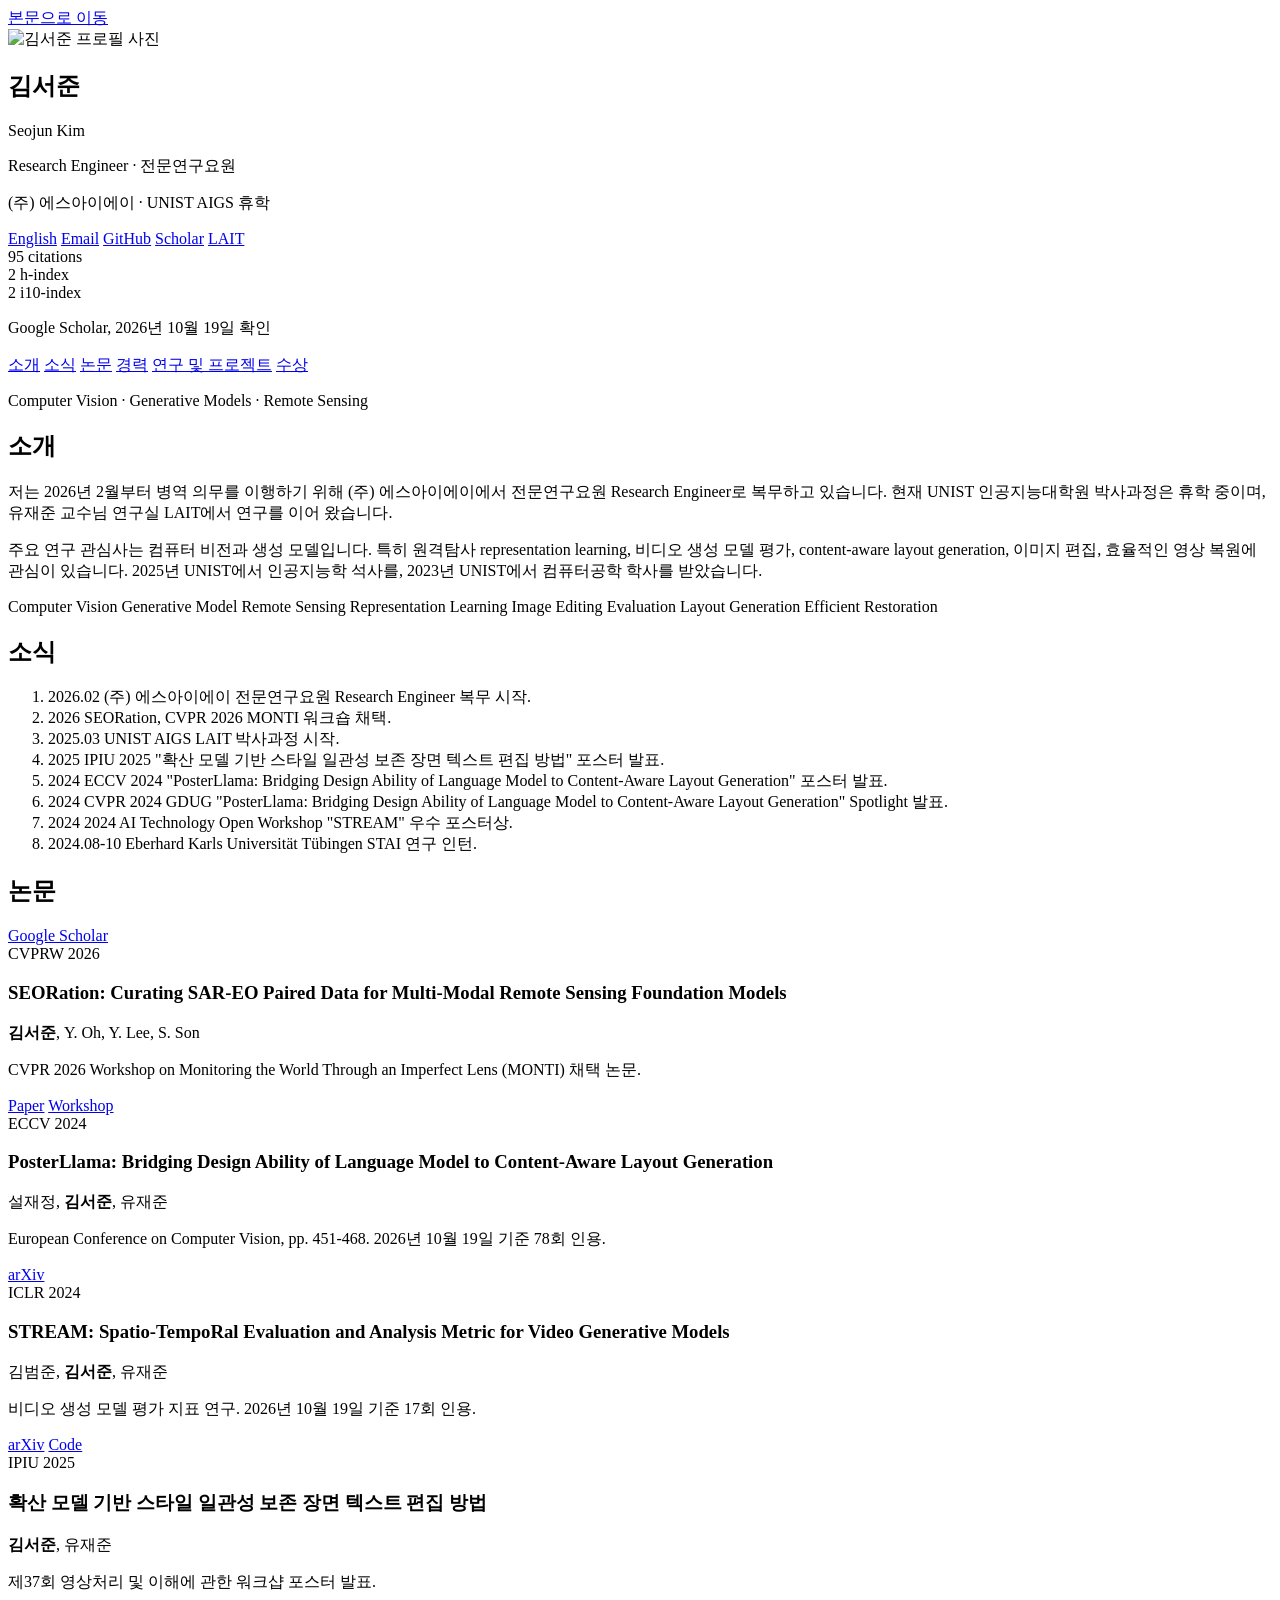
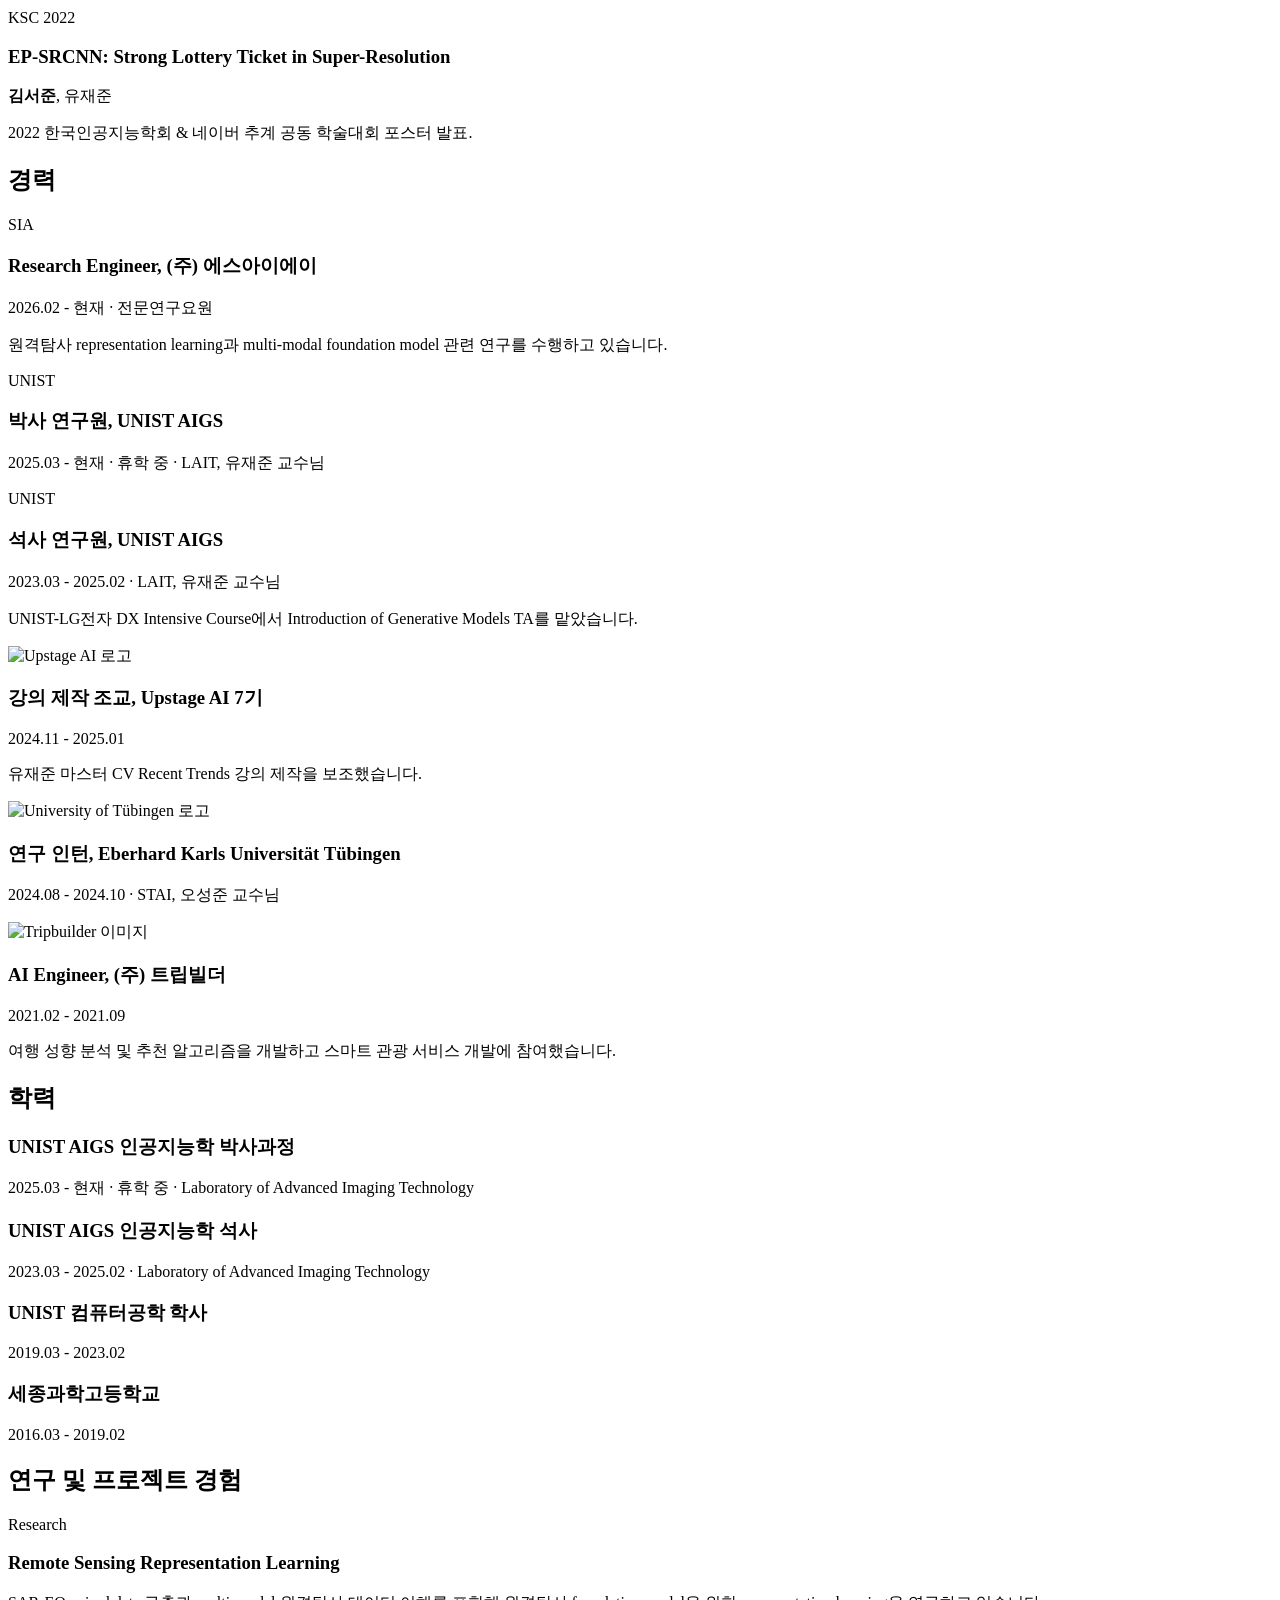
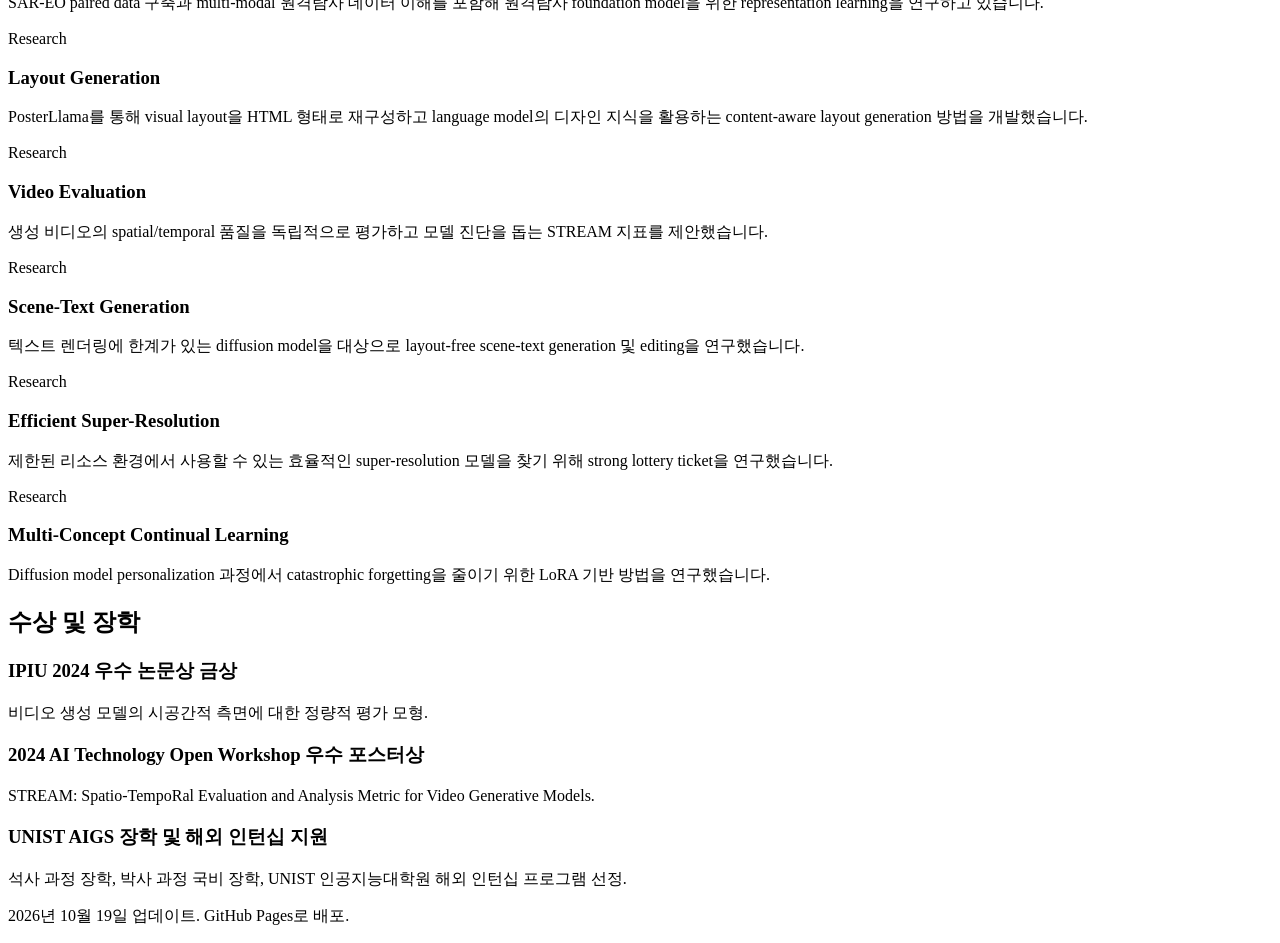
==== ko.html @ ec5e0b87 "Update SEORation workshop venue and Scholar citation counts" ====
<!doctype html>
<html lang="ko">
  <head>
    <meta charset="utf-8" />
    <meta name="viewport" content="width=device-width, initial-scale=1" />
    <title>김서준 | SIA Research Engineer</title>
    <meta
      name="description"
      content="김서준은 (주) 에스아이에이에서 전문연구요원으로 복무 중인 Research Engineer이며, UNIST AIGS 박사과정 휴학 중입니다."
    />
    <meta property="og:title" content="김서준 | SIA Research Engineer" />
    <meta
      property="og:description"
      content="컴퓨터 비전, 생성 모델, 원격탐사 representation learning, 이미지 편집, 평가 지표를 연구합니다."
    />
    <meta property="og:type" content="website" />
    <meta property="og:image" content="assets/profile.jpg" />
    <link rel="alternate" hreflang="en" href="index.html" />
    <link rel="alternate" hreflang="ko" href="ko.html" />
    <link rel="icon" href="assets/favicon.svg" type="image/svg+xml" />
    <link rel="stylesheet" href="styles.css" />
  </head>
  <body>
    <a class="skip-link" href="#content">본문으로 이동</a>
    <div class="site-shell">
      <aside class="profile-panel" aria-label="프로필">
        <div class="profile-card">
          <img class="portrait" src="assets/profile.jpg" alt="김서준 프로필 사진" />
          <h1>김서준</h1>
          <p class="korean-name">Seojun Kim</p>
          <p class="role">Research Engineer · 전문연구요원</p>
          <p class="affiliation">(주) 에스아이에이 · UNIST AIGS 휴학</p>

          <div class="profile-links" aria-label="프로필 링크">
            <a href="index.html">English</a>
            <a href="mailto:seojun.kim@unist.ac.kr">Email</a>
            <a href="https://github.com/pro2nit" target="_blank" rel="noreferrer">GitHub</a>
            <a
              href="https://scholar.google.com/citations?user=A7OStRMAAAAJ&hl=ko"
              target="_blank"
              rel="noreferrer"
              >Scholar</a
            >
            <a href="https://sites.google.com/view/jaejunyoo" target="_blank" rel="noreferrer">LAIT</a>
          </div>
        </div>

        <div class="quick-facts" aria-label="인용 지표">
          <div>
            <span class="fact-number">95</span>
            <span class="fact-label">citations</span>
          </div>
          <div>
            <span class="fact-number">2</span>
            <span class="fact-label">h-index</span>
          </div>
          <div>
            <span class="fact-number">2</span>
            <span class="fact-label">i10-index</span>
          </div>
          <p>Google Scholar, <time datetime="2026-10-19">2026년 10월 19일</time> 확인</p>
        </div>

        <nav class="side-nav" aria-label="페이지 섹션">
          <a href="#about">소개</a>
          <a href="#news">소식</a>
          <a href="#publications">논문</a>
          <a href="#experience">경력</a>
          <a href="#projects">연구 및 프로젝트</a>
          <a href="#awards">수상</a>
        </nav>
      </aside>

      <main id="content">
        <section id="about" class="section intro">
          <p class="eyebrow">Computer Vision · Generative Models · Remote Sensing</p>
          <h2>소개</h2>
          <p>
            저는 2026년 2월부터 병역 의무를 이행하기 위해 (주) 에스아이에이에서 전문연구요원
            Research Engineer로 복무하고 있습니다. 현재 UNIST 인공지능대학원 박사과정은
            휴학 중이며, 유재준 교수님 연구실 LAIT에서 연구를 이어 왔습니다.
          </p>
          <p>
            주요 연구 관심사는 컴퓨터 비전과 생성 모델입니다. 특히 원격탐사 representation
            learning, 비디오 생성 모델 평가, content-aware layout generation, 이미지 편집,
            효율적인 영상 복원에 관심이 있습니다. 2025년 UNIST에서 인공지능학 석사를,
            2023년 UNIST에서 컴퓨터공학 학사를 받았습니다.
          </p>

          <div class="interest-grid" aria-label="연구 관심사">
            <span>Computer Vision</span>
            <span>Generative Model</span>
            <span>Remote Sensing</span>
            <span>Representation Learning</span>
            <span>Image Editing</span>
            <span>Evaluation</span>
            <span>Layout Generation</span>
            <span>Efficient Restoration</span>
          </div>
        </section>

        <section id="news" class="section">
          <h2>소식</h2>
          <ol class="news-list">
            <li>
              <time datetime="2026-02">2026.02</time>
              (주) 에스아이에이 전문연구요원 Research Engineer 복무 시작.
            </li>
            <li>
              <time datetime="2026">2026</time>
              SEORation, CVPR 2026 MONTI 워크숍 채택.
            </li>
            <li>
              <time datetime="2025-03">2025.03</time>
              UNIST AIGS LAIT 박사과정 시작.
            </li>
            <li>
              <time datetime="2025">2025</time>
              IPIU 2025 "확산 모델 기반 스타일 일관성 보존 장면 텍스트 편집 방법" 포스터 발표.
            </li>
            <li>
              <time datetime="2024">2024</time>
              ECCV 2024 "PosterLlama: Bridging Design Ability of Language Model to Content-Aware Layout Generation" 포스터 발표.
            </li>
            <li>
              <time datetime="2024">2024</time>
              CVPR 2024 GDUG "PosterLlama: Bridging Design Ability of Language Model to Content-Aware Layout Generation" Spotlight 발표.
            </li>
            <li>
              <time datetime="2024">2024</time>
              2024 AI Technology Open Workshop "STREAM" 우수 포스터상.
            </li>
            <li>
              <time datetime="2024-08">2024.08-10</time>
              Eberhard Karls Universität Tübingen STAI 연구 인턴.
            </li>
          </ol>
        </section>

        <section id="publications" class="section">
          <div class="section-heading">
            <h2>논문</h2>
            <a
              href="https://scholar.google.com/citations?user=A7OStRMAAAAJ&hl=ko"
              target="_blank"
              rel="noreferrer"
              >Google Scholar</a
            >
          </div>

          <article class="publication">
            <div class="venue">CVPRW 2026</div>
            <div>
              <h3>SEORation: Curating SAR-EO Paired Data for Multi-Modal Remote Sensing Foundation Models</h3>
              <p class="authors"><strong>김서준</strong>, Y. Oh, Y. Lee, S. Son</p>
              <p class="meta">
                CVPR 2026 Workshop on Monitoring the World Through an Imperfect Lens (MONTI) 채택 논문.
              </p>
              <a href="https://openreview.net/forum?id=Ob6eVCvPUp" target="_blank" rel="noreferrer">Paper</a>
              <a href="https://sites.google.com/view/monti2026/home" target="_blank" rel="noreferrer"
                >Workshop</a
              >
            </div>
          </article>

          <article class="publication">
            <div class="venue">ECCV 2024</div>
            <div>
              <h3>PosterLlama: Bridging Design Ability of Language Model to Content-Aware Layout Generation</h3>
              <p class="authors">설재정, <strong>김서준</strong>, 유재준</p>
              <p class="meta">European Conference on Computer Vision, pp. 451-468. 2026년 10월 19일 기준 78회 인용.</p>
              <a href="https://arxiv.org/abs/2404.00995" target="_blank" rel="noreferrer">arXiv</a>
            </div>
          </article>

          <article class="publication">
            <div class="venue">ICLR 2024</div>
            <div>
              <h3>STREAM: Spatio-TempoRal Evaluation and Analysis Metric for Video Generative Models</h3>
              <p class="authors">김범준, <strong>김서준</strong>, 유재준</p>
              <p class="meta">비디오 생성 모델 평가 지표 연구. 2026년 10월 19일 기준 17회 인용.</p>
              <a href="https://arxiv.org/abs/2403.09669" target="_blank" rel="noreferrer">arXiv</a>
              <a href="https://github.com/pro2nit/STREAM" target="_blank" rel="noreferrer">Code</a>
            </div>
          </article>

          <article class="publication">
            <div class="venue">IPIU 2025</div>
            <div>
              <h3>확산 모델 기반 스타일 일관성 보존 장면 텍스트 편집 방법</h3>
              <p class="authors"><strong>김서준</strong>, 유재준</p>
              <p class="meta">제37회 영상처리 및 이해에 관한 워크샵 포스터 발표.</p>
            </div>
          </article>

          <article class="publication">
            <div class="venue">KSC 2022</div>
            <div>
              <h3>EP-SRCNN: Strong Lottery Ticket in Super-Resolution</h3>
              <p class="authors"><strong>김서준</strong>, 유재준</p>
              <p class="meta">2022 한국인공지능학회 & 네이버 추계 공동 학술대회 포스터 발표.</p>
            </div>
          </article>
        </section>

        <section id="experience" class="section">
          <h2>경력</h2>
          <div class="timeline">
            <article>
              <span class="org-mark" aria-label="SIA">SIA</span>
              <div>
                <h3>Research Engineer, (주) 에스아이에이</h3>
                <p class="meta">2026.02 - 현재 · 전문연구요원</p>
                <p>원격탐사 representation learning과 multi-modal foundation model 관련 연구를 수행하고 있습니다.</p>
              </div>
            </article>
            <article>
              <span class="org-mark" aria-label="UNIST">UNIST</span>
              <div>
                <h3>박사 연구원, UNIST AIGS</h3>
                <p class="meta">2025.03 - 현재 · 휴학 중 · LAIT, 유재준 교수님</p>
              </div>
            </article>
            <article>
              <span class="org-mark" aria-label="UNIST">UNIST</span>
              <div>
                <h3>석사 연구원, UNIST AIGS</h3>
                <p class="meta">2023.03 - 2025.02 · LAIT, 유재준 교수님</p>
                <p>UNIST-LG전자 DX Intensive Course에서 Introduction of Generative Models TA를 맡았습니다.</p>
              </div>
            </article>
            <article>
              <img src="assets/upstageai_logo.jpeg" alt="Upstage AI 로고" />
              <div>
                <h3>강의 제작 조교, Upstage AI 7기</h3>
                <p class="meta">2024.11 - 2025.01</p>
                <p>유재준 마스터 CV Recent Trends 강의 제작을 보조했습니다.</p>
              </div>
            </article>
            <article>
              <img src="assets/tubingen.png" alt="University of Tübingen 로고" />
              <div>
                <h3>연구 인턴, Eberhard Karls Universität Tübingen</h3>
                <p class="meta">2024.08 - 2024.10 · STAI, 오성준 교수님</p>
              </div>
            </article>
            <article>
              <img src="assets/tripbuilder.png" alt="Tripbuilder 이미지" />
              <div>
                <h3>AI Engineer, (주) 트립빌더</h3>
                <p class="meta">2021.02 - 2021.09</p>
                <p>여행 성향 분석 및 추천 알고리즘을 개발하고 스마트 관광 서비스 개발에 참여했습니다.</p>
              </div>
            </article>
          </div>
        </section>

        <section id="education" class="section">
          <h2>학력</h2>
          <div class="compact-list">
            <article>
              <h3>UNIST AIGS 인공지능학 박사과정</h3>
              <p>2025.03 - 현재 · 휴학 중 · Laboratory of Advanced Imaging Technology</p>
            </article>
            <article>
              <h3>UNIST AIGS 인공지능학 석사</h3>
              <p>2023.03 - 2025.02 · Laboratory of Advanced Imaging Technology</p>
            </article>
            <article>
              <h3>UNIST 컴퓨터공학 학사</h3>
              <p>2019.03 - 2023.02</p>
            </article>
            <article>
              <h3>세종과학고등학교</h3>
              <p>2016.03 - 2019.02</p>
            </article>
          </div>
        </section>

        <section id="projects" class="section">
          <h2>연구 및 프로젝트 경험</h2>
          <div class="project-grid">
            <article>
              <span class="tag">Research</span>
              <h3>Remote Sensing Representation Learning</h3>
              <p>
                SAR-EO paired data 구축과 multi-modal 원격탐사 데이터 이해를 포함해 원격탐사 foundation model을 위한
                representation learning을 연구하고 있습니다.
              </p>
            </article>
            <article>
              <span class="tag">Research</span>
              <h3>Layout Generation</h3>
              <p>
                PosterLlama를 통해 visual layout을 HTML 형태로 재구성하고 language model의 디자인 지식을 활용하는
                content-aware layout generation 방법을 개발했습니다.
              </p>
            </article>
            <article>
              <span class="tag">Research</span>
              <h3>Video Evaluation</h3>
              <p>
                생성 비디오의 spatial/temporal 품질을 독립적으로 평가하고 모델 진단을 돕는 STREAM 지표를 제안했습니다.
              </p>
            </article>
            <article>
              <span class="tag">Research</span>
              <h3>Scene-Text Generation</h3>
              <p>
                텍스트 렌더링에 한계가 있는 diffusion model을 대상으로 layout-free scene-text generation 및 editing을 연구했습니다.
              </p>
            </article>
            <article>
              <span class="tag">Research</span>
              <h3>Efficient Super-Resolution</h3>
              <p>
                제한된 리소스 환경에서 사용할 수 있는 효율적인 super-resolution 모델을 찾기 위해 strong lottery ticket을 연구했습니다.
              </p>
            </article>
            <article>
              <span class="tag">Research</span>
              <h3>Multi-Concept Continual Learning</h3>
              <p>
                Diffusion model personalization 과정에서 catastrophic forgetting을 줄이기 위한 LoRA 기반 방법을 연구했습니다.
              </p>
            </article>
          </div>
        </section>

        <section id="awards" class="section">
          <h2>수상 및 장학</h2>
          <div class="compact-list">
            <article>
              <h3>IPIU 2024 우수 논문상 금상</h3>
              <p>비디오 생성 모델의 시공간적 측면에 대한 정량적 평가 모형.</p>
            </article>
            <article>
              <h3>2024 AI Technology Open Workshop 우수 포스터상</h3>
              <p>STREAM: Spatio-TempoRal Evaluation and Analysis Metric for Video Generative Models.</p>
            </article>
            <article>
              <h3>UNIST AIGS 장학 및 해외 인턴십 지원</h3>
              <p>석사 과정 장학, 박사 과정 국비 장학, UNIST 인공지능대학원 해외 인턴십 프로그램 선정.</p>
            </article>
          </div>
        </section>

        <footer class="site-footer">
          <p><time datetime="2026-10-19">2026년 10월 19일</time> 업데이트. GitHub Pages로 배포.</p>
        </footer>
      </main>
    </div>
  </body>
</html>
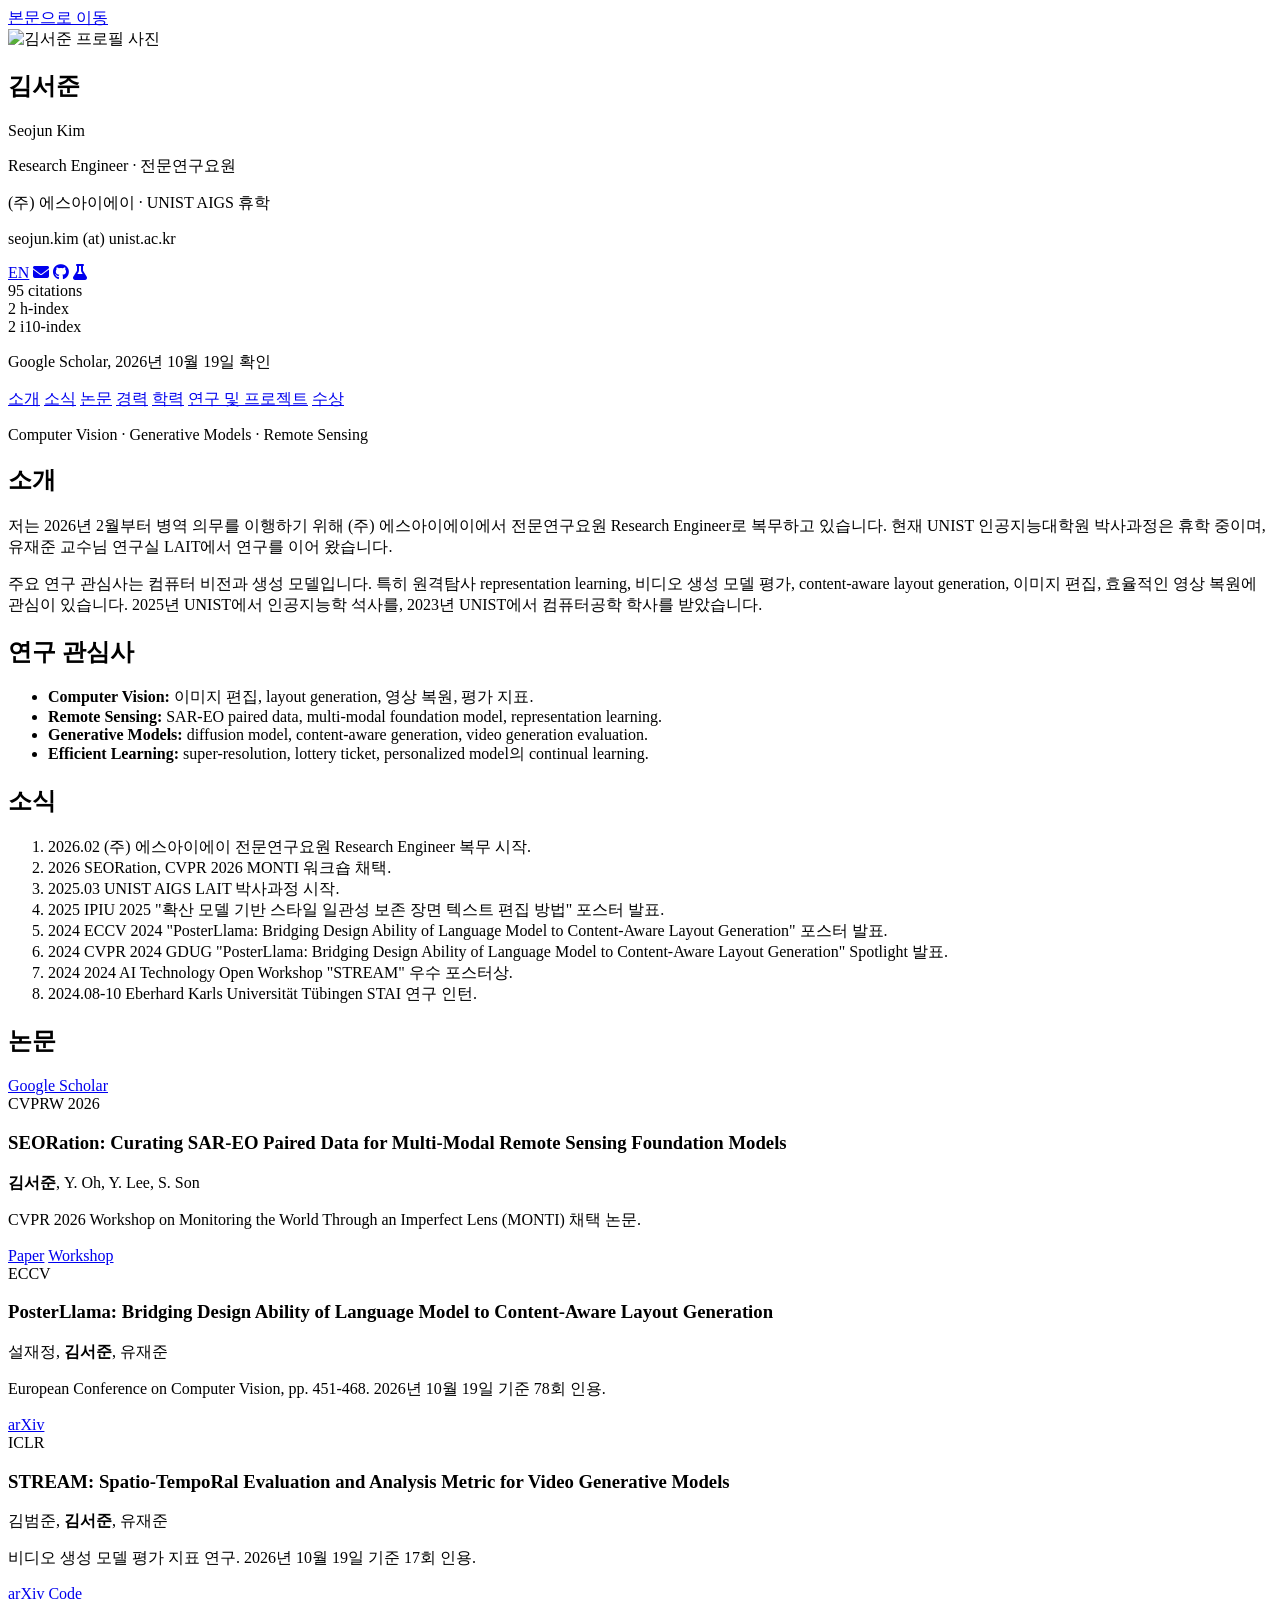
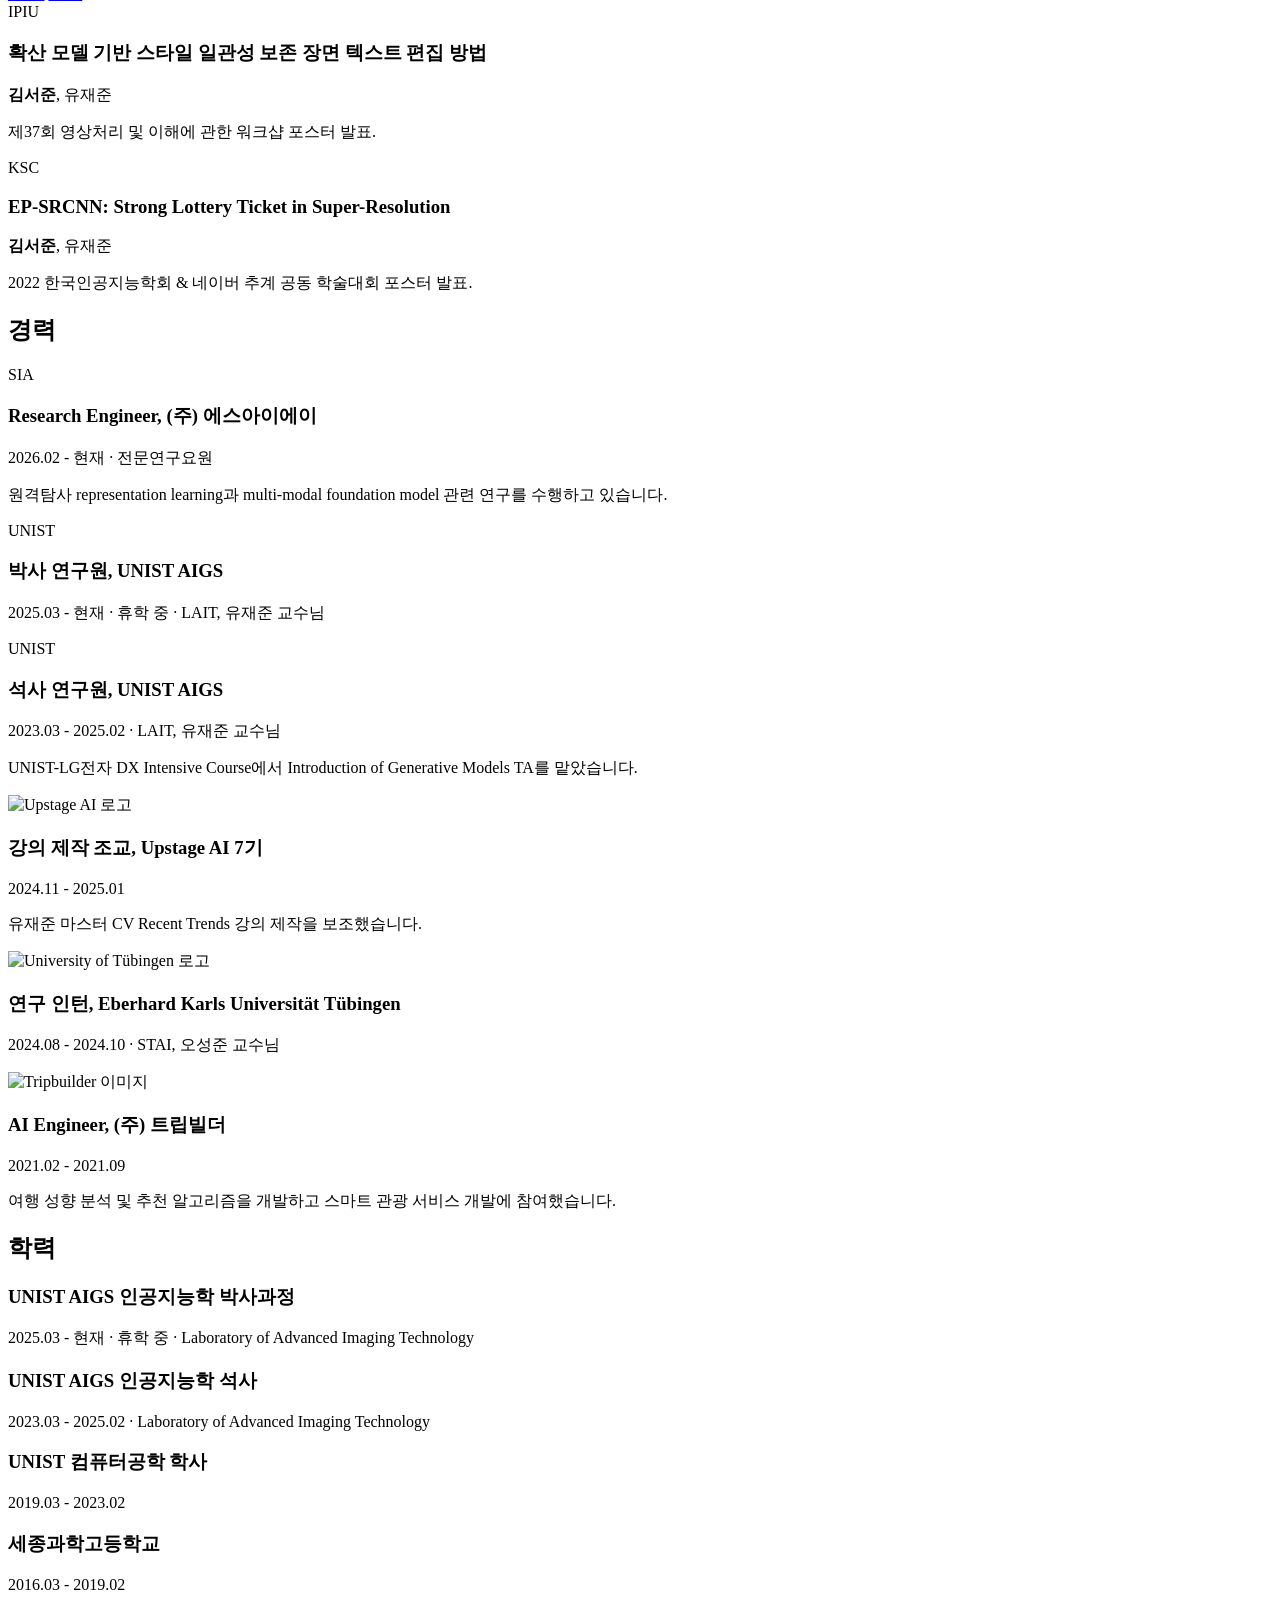
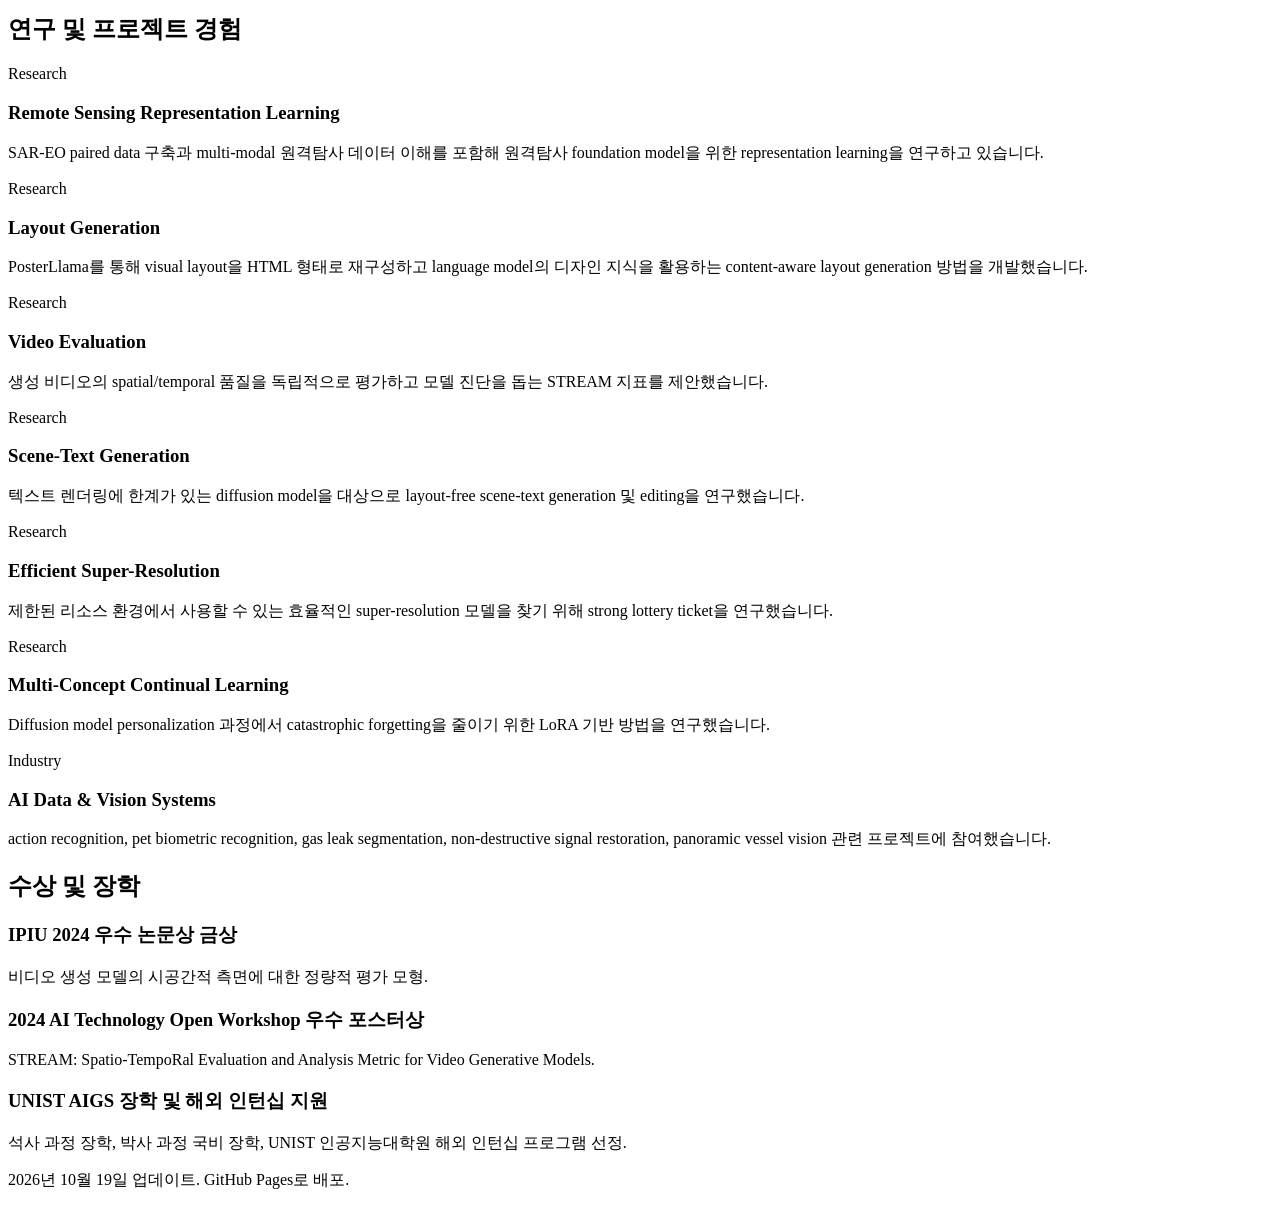
==== commit 8b9ace1b: "Update SEORation workshop venue and Scholar citation counts" ====
--- a/ko.html
+++ b/ko.html
@@ -8,6 +8,7 @@
       name="description"
       content="김서준은 (주) 에스아이에이에서 전문연구요원으로 복무 중인 Research Engineer이며, UNIST AIGS 박사과정 휴학 중입니다."
     />
+    <meta name="author" content="김서준" />
     <meta property="og:title" content="김서준 | SIA Research Engineer" />
     <meta
       property="og:description"
@@ -15,6 +16,14 @@
     />
     <meta property="og:type" content="website" />
     <meta property="og:image" content="assets/profile.jpg" />
+    <link
+      rel="stylesheet"
+      href="https://cdnjs.cloudflare.com/ajax/libs/academicons/1.8.6/css/academicons.min.css"
+    />
+    <link
+      rel="stylesheet"
+      href="https://cdnjs.cloudflare.com/ajax/libs/font-awesome/6.4.2/css/all.min.css"
+    />
     <link rel="alternate" hreflang="en" href="index.html" />
     <link rel="alternate" hreflang="ko" href="ko.html" />
     <link rel="icon" href="assets/favicon.svg" type="image/svg+xml" />
@@ -30,18 +39,32 @@
           <p class="korean-name">Seojun Kim</p>
           <p class="role">Research Engineer · 전문연구요원</p>
           <p class="affiliation">(주) 에스아이에이 · UNIST AIGS 휴학</p>
+          <p class="email-line">seojun.kim (at) unist.ac.kr</p>
 
           <div class="profile-links" aria-label="프로필 링크">
-            <a href="index.html">English</a>
-            <a href="mailto:seojun.kim@unist.ac.kr">Email</a>
-            <a href="https://github.com/pro2nit" target="_blank" rel="noreferrer">GitHub</a>
+            <a href="index.html" aria-label="English page" title="English">EN</a>
+            <a href="mailto:seojun.kim@unist.ac.kr" aria-label="Email" title="Email"
+              ><i class="fa-solid fa-envelope" aria-hidden="true"></i
+            ></a>
+            <a href="https://github.com/pro2nit" target="_blank" rel="me noreferrer" aria-label="GitHub" title="GitHub"
+              ><i class="fab fa-github" aria-hidden="true"></i
+            ></a>
             <a
               href="https://scholar.google.com/citations?user=A7OStRMAAAAJ&hl=ko"
               target="_blank"
               rel="noreferrer"
-              >Scholar</a
+              aria-label="Google Scholar"
+              title="Google Scholar"
+              ><i class="ai ai-google-scholar" aria-hidden="true"></i
             >
-            <a href="https://sites.google.com/view/jaejunyoo" target="_blank" rel="noreferrer">LAIT</a>
+            <a
+              href="https://sites.google.com/view/jaejunyoo"
+              target="_blank"
+              rel="noreferrer"
+              aria-label="LAIT"
+              title="LAIT"
+              ><i class="fa-solid fa-flask" aria-hidden="true"></i
+            ></a>
           </div>
         </div>
 
@@ -66,6 +89,7 @@
           <a href="#news">소식</a>
           <a href="#publications">논문</a>
           <a href="#experience">경력</a>
+          <a href="#education">학력</a>
           <a href="#projects">연구 및 프로젝트</a>
           <a href="#awards">수상</a>
         </nav>
@@ -87,16 +111,13 @@
             2023년 UNIST에서 컴퓨터공학 학사를 받았습니다.
           </p>
 
-          <div class="interest-grid" aria-label="연구 관심사">
-            <span>Computer Vision</span>
-            <span>Generative Model</span>
-            <span>Remote Sensing</span>
-            <span>Representation Learning</span>
-            <span>Image Editing</span>
-            <span>Evaluation</span>
-            <span>Layout Generation</span>
-            <span>Efficient Restoration</span>
-          </div>
+          <h2 id="research-interests">연구 관심사</h2>
+          <ul class="interest-list" aria-label="연구 관심사">
+            <li><strong>Computer Vision:</strong> 이미지 편집, layout generation, 영상 복원, 평가 지표.</li>
+            <li><strong>Remote Sensing:</strong> SAR-EO paired data, multi-modal foundation model, representation learning.</li>
+            <li><strong>Generative Models:</strong> diffusion model, content-aware generation, video generation evaluation.</li>
+            <li><strong>Efficient Learning:</strong> super-resolution, lottery ticket, personalized model의 continual learning.</li>
+          </ul>
         </section>
 
         <section id="news" class="section">
@@ -149,7 +170,7 @@
           </div>
 
           <article class="publication">
-            <div class="venue">CVPRW 2026</div>
+            <div class="pub-media"><span class="venue">CVPRW 2026</span></div>
             <div>
               <h3>SEORation: Curating SAR-EO Paired Data for Multi-Modal Remote Sensing Foundation Models</h3>
               <p class="authors"><strong>김서준</strong>, Y. Oh, Y. Lee, S. Son</p>
@@ -164,7 +185,7 @@
           </article>
 
           <article class="publication">
-            <div class="venue">ECCV 2024</div>
+            <div class="pub-media"><span class="venue">ECCV</span></div>
             <div>
               <h3>PosterLlama: Bridging Design Ability of Language Model to Content-Aware Layout Generation</h3>
               <p class="authors">설재정, <strong>김서준</strong>, 유재준</p>
@@ -174,7 +195,7 @@
           </article>
 
           <article class="publication">
-            <div class="venue">ICLR 2024</div>
+            <div class="pub-media"><span class="venue">ICLR</span></div>
             <div>
               <h3>STREAM: Spatio-TempoRal Evaluation and Analysis Metric for Video Generative Models</h3>
               <p class="authors">김범준, <strong>김서준</strong>, 유재준</p>
@@ -185,7 +206,7 @@
           </article>
 
           <article class="publication">
-            <div class="venue">IPIU 2025</div>
+            <div class="pub-media"><span class="venue">IPIU</span></div>
             <div>
               <h3>확산 모델 기반 스타일 일관성 보존 장면 텍스트 편집 방법</h3>
               <p class="authors"><strong>김서준</strong>, 유재준</p>
@@ -194,7 +215,7 @@
           </article>
 
           <article class="publication">
-            <div class="venue">KSC 2022</div>
+            <div class="pub-media"><span class="venue">KSC</span></div>
             <div>
               <h3>EP-SRCNN: Strong Lottery Ticket in Super-Resolution</h3>
               <p class="authors"><strong>김서준</strong>, 유재준</p>
@@ -322,6 +343,14 @@
               <h3>Multi-Concept Continual Learning</h3>
               <p>
                 Diffusion model personalization 과정에서 catastrophic forgetting을 줄이기 위한 LoRA 기반 방법을 연구했습니다.
+              </p>
+            </article>
+            <article>
+              <span class="tag">Industry</span>
+              <h3>AI Data & Vision Systems</h3>
+              <p>
+                action recognition, pet biometric recognition, gas leak segmentation, non-destructive signal restoration,
+                panoramic vessel vision 관련 프로젝트에 참여했습니다.
               </p>
             </article>
           </div>
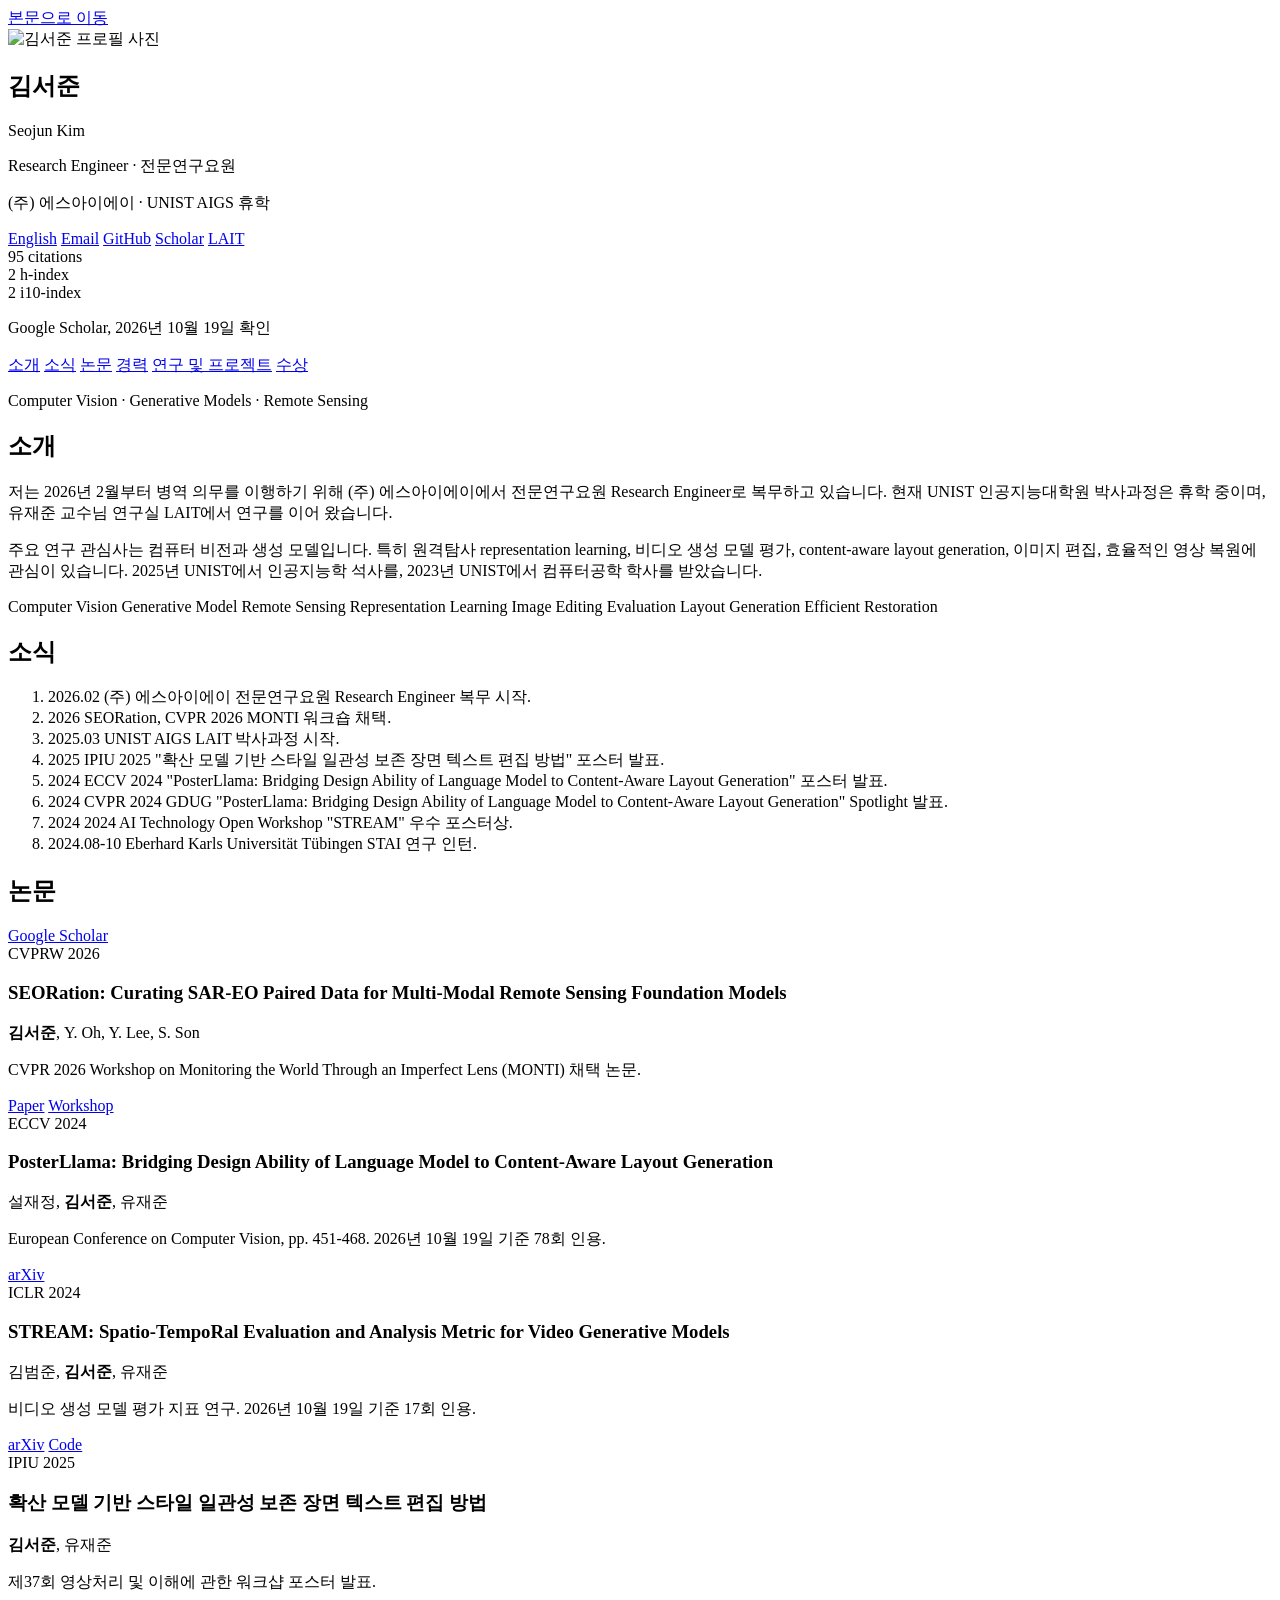
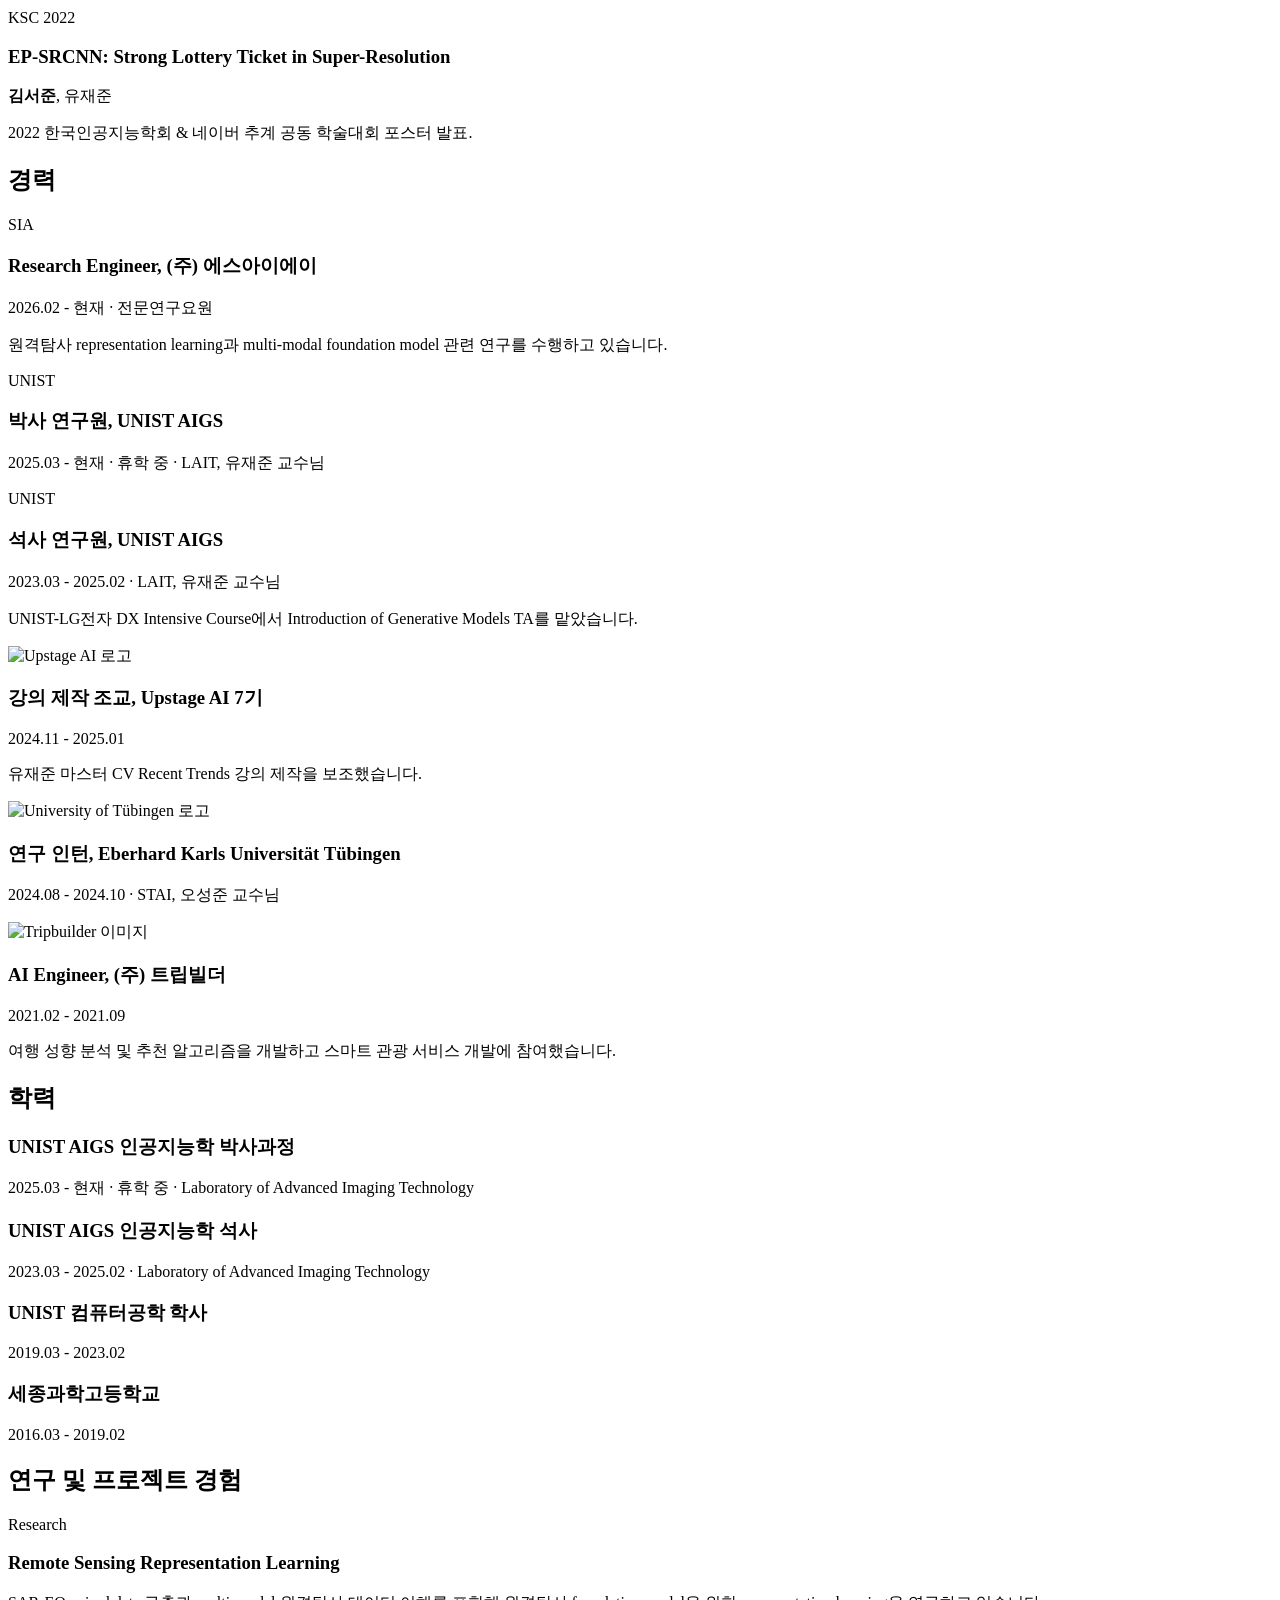
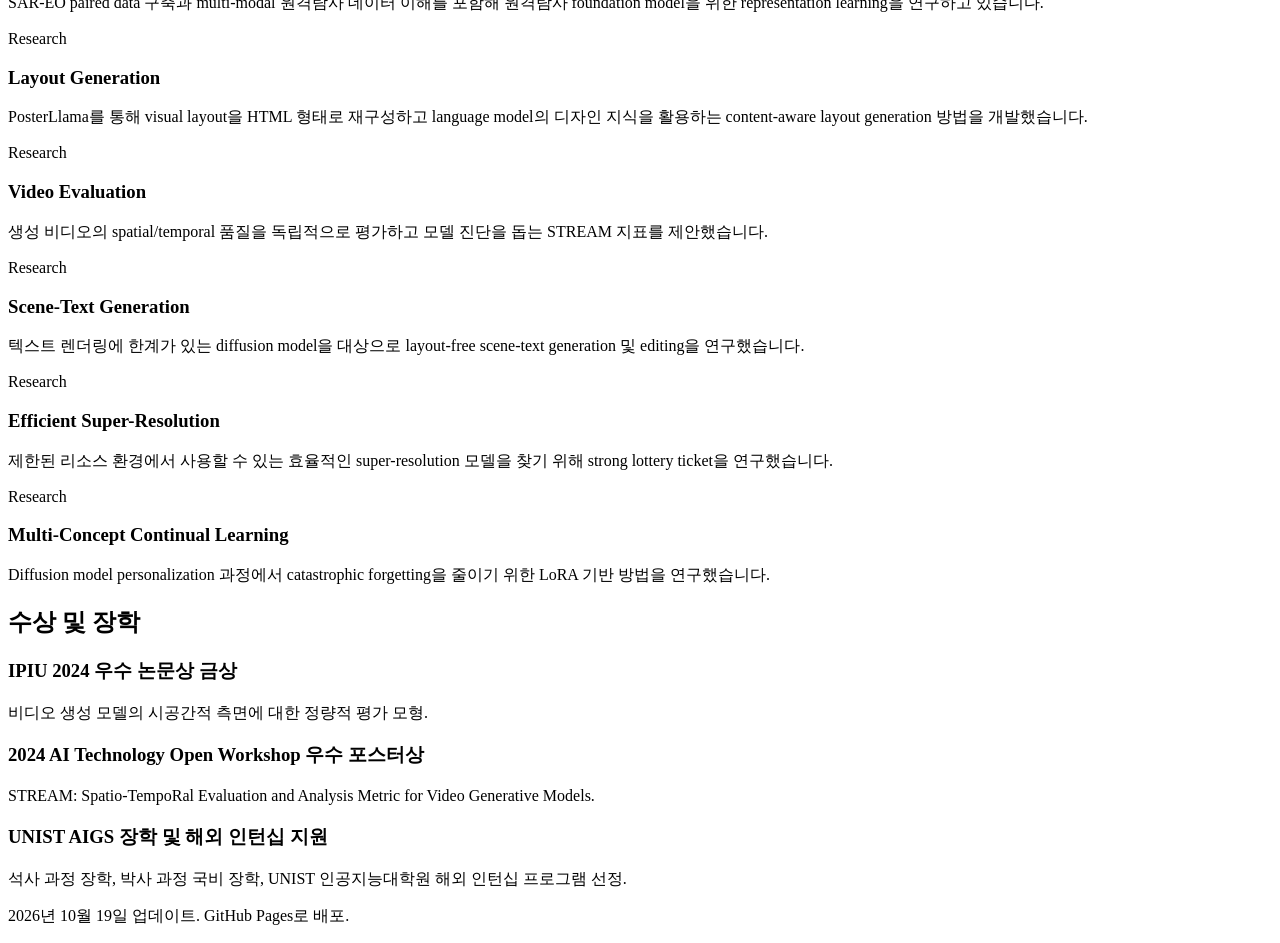
==== commit 7e3c3dd9: "Use root homepage URL and redirect legacy page links" ====
--- a/ko.html
+++ b/ko.html
@@ -8,22 +8,15 @@
       name="description"
       content="김서준은 (주) 에스아이에이에서 전문연구요원으로 복무 중인 Research Engineer이며, UNIST AIGS 박사과정 휴학 중입니다."
     />
-    <meta name="author" content="김서준" />
     <meta property="og:title" content="김서준 | SIA Research Engineer" />
     <meta
       property="og:description"
       content="컴퓨터 비전, 생성 모델, 원격탐사 representation learning, 이미지 편집, 평가 지표를 연구합니다."
     />
     <meta property="og:type" content="website" />
+    <meta property="og:url" content="https://pro2nit.github.io/ko.html" />
     <meta property="og:image" content="assets/profile.jpg" />
-    <link
-      rel="stylesheet"
-      href="https://cdnjs.cloudflare.com/ajax/libs/academicons/1.8.6/css/academicons.min.css"
-    />
-    <link
-      rel="stylesheet"
-      href="https://cdnjs.cloudflare.com/ajax/libs/font-awesome/6.4.2/css/all.min.css"
-    />
+    <link rel="canonical" href="https://pro2nit.github.io/ko.html" />
     <link rel="alternate" hreflang="en" href="index.html" />
     <link rel="alternate" hreflang="ko" href="ko.html" />
     <link rel="icon" href="assets/favicon.svg" type="image/svg+xml" />
@@ -39,32 +32,18 @@
           <p class="korean-name">Seojun Kim</p>
           <p class="role">Research Engineer · 전문연구요원</p>
           <p class="affiliation">(주) 에스아이에이 · UNIST AIGS 휴학</p>
-          <p class="email-line">seojun.kim (at) unist.ac.kr</p>
 
           <div class="profile-links" aria-label="프로필 링크">
-            <a href="index.html" aria-label="English page" title="English">EN</a>
-            <a href="mailto:seojun.kim@unist.ac.kr" aria-label="Email" title="Email"
-              ><i class="fa-solid fa-envelope" aria-hidden="true"></i
-            ></a>
-            <a href="https://github.com/pro2nit" target="_blank" rel="me noreferrer" aria-label="GitHub" title="GitHub"
-              ><i class="fab fa-github" aria-hidden="true"></i
-            ></a>
+            <a href="index.html">English</a>
+            <a href="mailto:seojun.kim@unist.ac.kr">Email</a>
+            <a href="https://github.com/pro2nit" target="_blank" rel="noreferrer">GitHub</a>
             <a
               href="https://scholar.google.com/citations?user=A7OStRMAAAAJ&hl=ko"
               target="_blank"
               rel="noreferrer"
-              aria-label="Google Scholar"
-              title="Google Scholar"
-              ><i class="ai ai-google-scholar" aria-hidden="true"></i
+              >Scholar</a
             >
-            <a
-              href="https://sites.google.com/view/jaejunyoo"
-              target="_blank"
-              rel="noreferrer"
-              aria-label="LAIT"
-              title="LAIT"
-              ><i class="fa-solid fa-flask" aria-hidden="true"></i
-            ></a>
+            <a href="https://sites.google.com/view/jaejunyoo" target="_blank" rel="noreferrer">LAIT</a>
           </div>
         </div>
 
@@ -89,7 +68,6 @@
           <a href="#news">소식</a>
           <a href="#publications">논문</a>
           <a href="#experience">경력</a>
-          <a href="#education">학력</a>
           <a href="#projects">연구 및 프로젝트</a>
           <a href="#awards">수상</a>
         </nav>
@@ -111,13 +89,16 @@
             2023년 UNIST에서 컴퓨터공학 학사를 받았습니다.
           </p>
 
-          <h2 id="research-interests">연구 관심사</h2>
-          <ul class="interest-list" aria-label="연구 관심사">
-            <li><strong>Computer Vision:</strong> 이미지 편집, layout generation, 영상 복원, 평가 지표.</li>
-            <li><strong>Remote Sensing:</strong> SAR-EO paired data, multi-modal foundation model, representation learning.</li>
-            <li><strong>Generative Models:</strong> diffusion model, content-aware generation, video generation evaluation.</li>
-            <li><strong>Efficient Learning:</strong> super-resolution, lottery ticket, personalized model의 continual learning.</li>
-          </ul>
+          <div class="interest-grid" aria-label="연구 관심사">
+            <span>Computer Vision</span>
+            <span>Generative Model</span>
+            <span>Remote Sensing</span>
+            <span>Representation Learning</span>
+            <span>Image Editing</span>
+            <span>Evaluation</span>
+            <span>Layout Generation</span>
+            <span>Efficient Restoration</span>
+          </div>
         </section>
 
         <section id="news" class="section">
@@ -170,7 +151,7 @@
           </div>
 
           <article class="publication">
-            <div class="pub-media"><span class="venue">CVPRW 2026</span></div>
+            <div class="venue">CVPRW 2026</div>
             <div>
               <h3>SEORation: Curating SAR-EO Paired Data for Multi-Modal Remote Sensing Foundation Models</h3>
               <p class="authors"><strong>김서준</strong>, Y. Oh, Y. Lee, S. Son</p>
@@ -185,7 +166,7 @@
           </article>
 
           <article class="publication">
-            <div class="pub-media"><span class="venue">ECCV</span></div>
+            <div class="venue">ECCV 2024</div>
             <div>
               <h3>PosterLlama: Bridging Design Ability of Language Model to Content-Aware Layout Generation</h3>
               <p class="authors">설재정, <strong>김서준</strong>, 유재준</p>
@@ -195,7 +176,7 @@
           </article>
 
           <article class="publication">
-            <div class="pub-media"><span class="venue">ICLR</span></div>
+            <div class="venue">ICLR 2024</div>
             <div>
               <h3>STREAM: Spatio-TempoRal Evaluation and Analysis Metric for Video Generative Models</h3>
               <p class="authors">김범준, <strong>김서준</strong>, 유재준</p>
@@ -206,7 +187,7 @@
           </article>
 
           <article class="publication">
-            <div class="pub-media"><span class="venue">IPIU</span></div>
+            <div class="venue">IPIU 2025</div>
             <div>
               <h3>확산 모델 기반 스타일 일관성 보존 장면 텍스트 편집 방법</h3>
               <p class="authors"><strong>김서준</strong>, 유재준</p>
@@ -215,7 +196,7 @@
           </article>
 
           <article class="publication">
-            <div class="pub-media"><span class="venue">KSC</span></div>
+            <div class="venue">KSC 2022</div>
             <div>
               <h3>EP-SRCNN: Strong Lottery Ticket in Super-Resolution</h3>
               <p class="authors"><strong>김서준</strong>, 유재준</p>
@@ -343,14 +324,6 @@
               <h3>Multi-Concept Continual Learning</h3>
               <p>
                 Diffusion model personalization 과정에서 catastrophic forgetting을 줄이기 위한 LoRA 기반 방법을 연구했습니다.
-              </p>
-            </article>
-            <article>
-              <span class="tag">Industry</span>
-              <h3>AI Data & Vision Systems</h3>
-              <p>
-                action recognition, pet biometric recognition, gas leak segmentation, non-destructive signal restoration,
-                panoramic vessel vision 관련 프로젝트에 참여했습니다.
               </p>
             </article>
           </div>
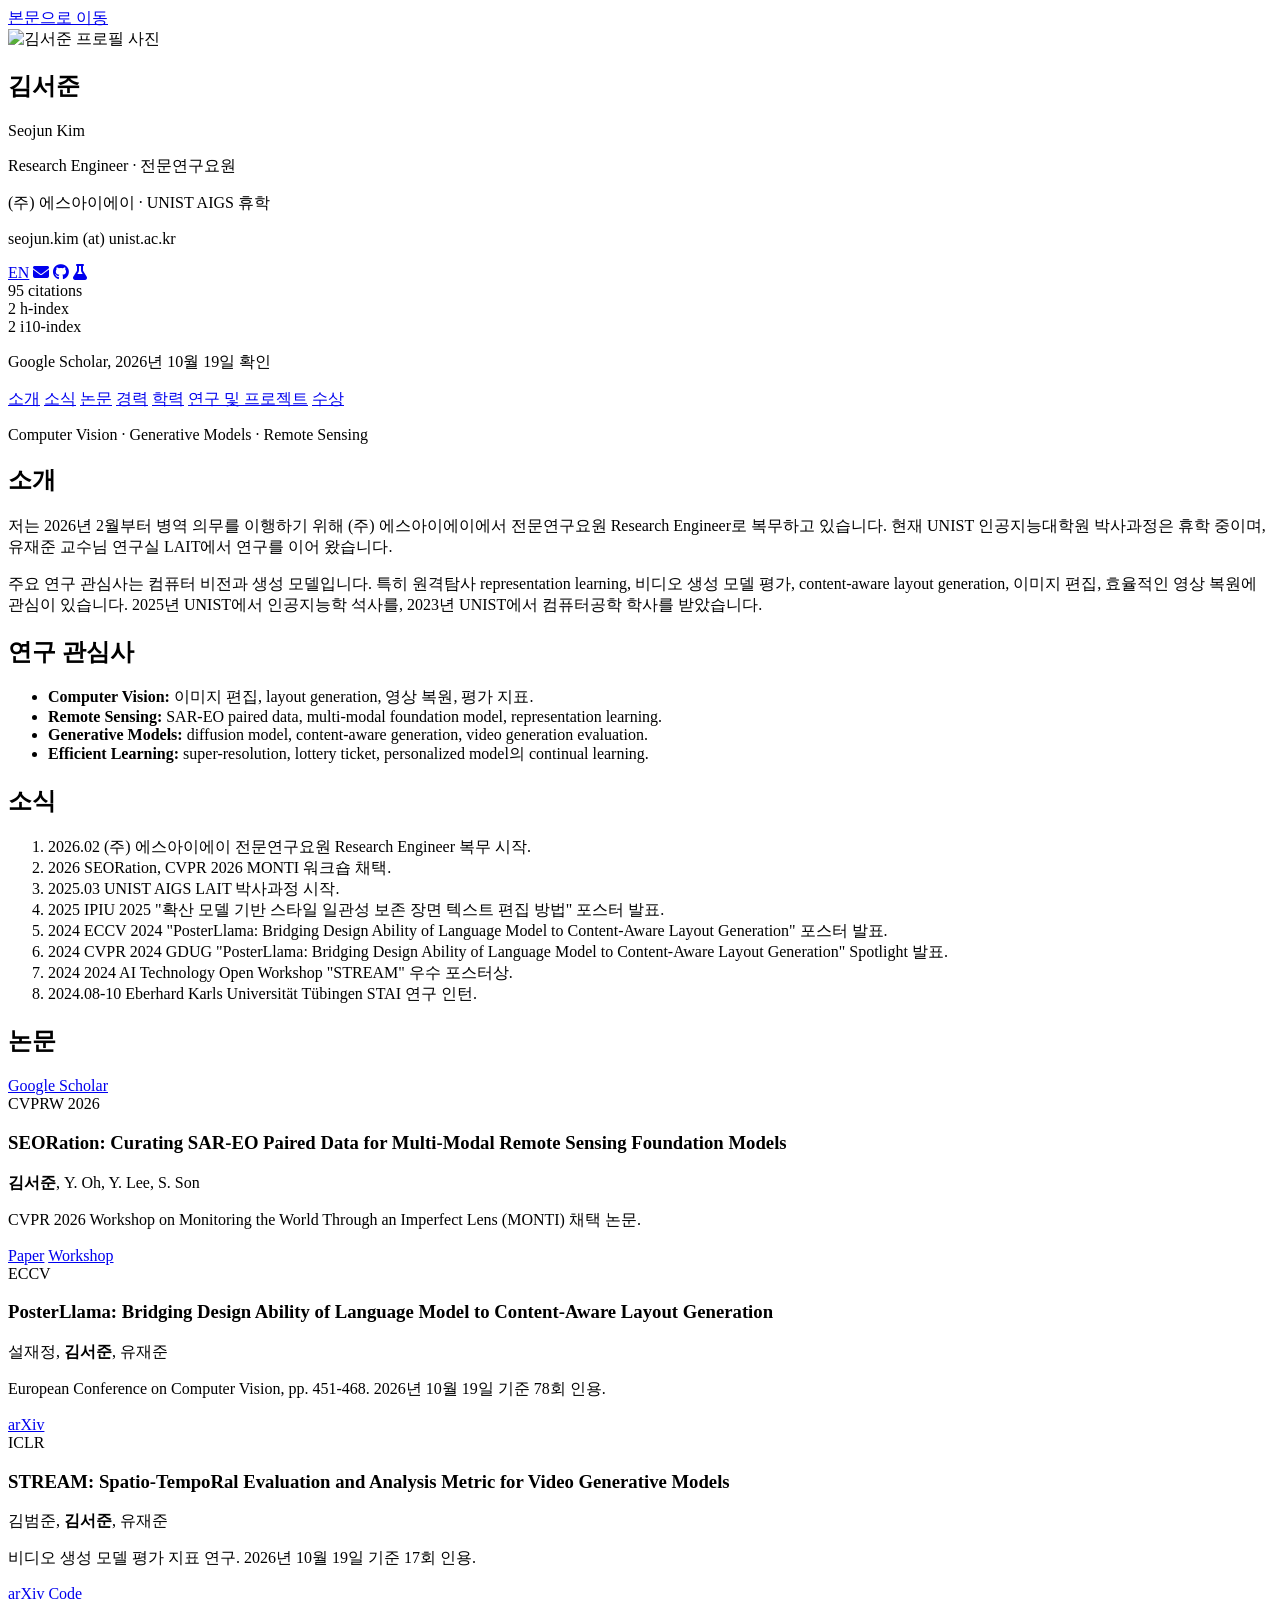
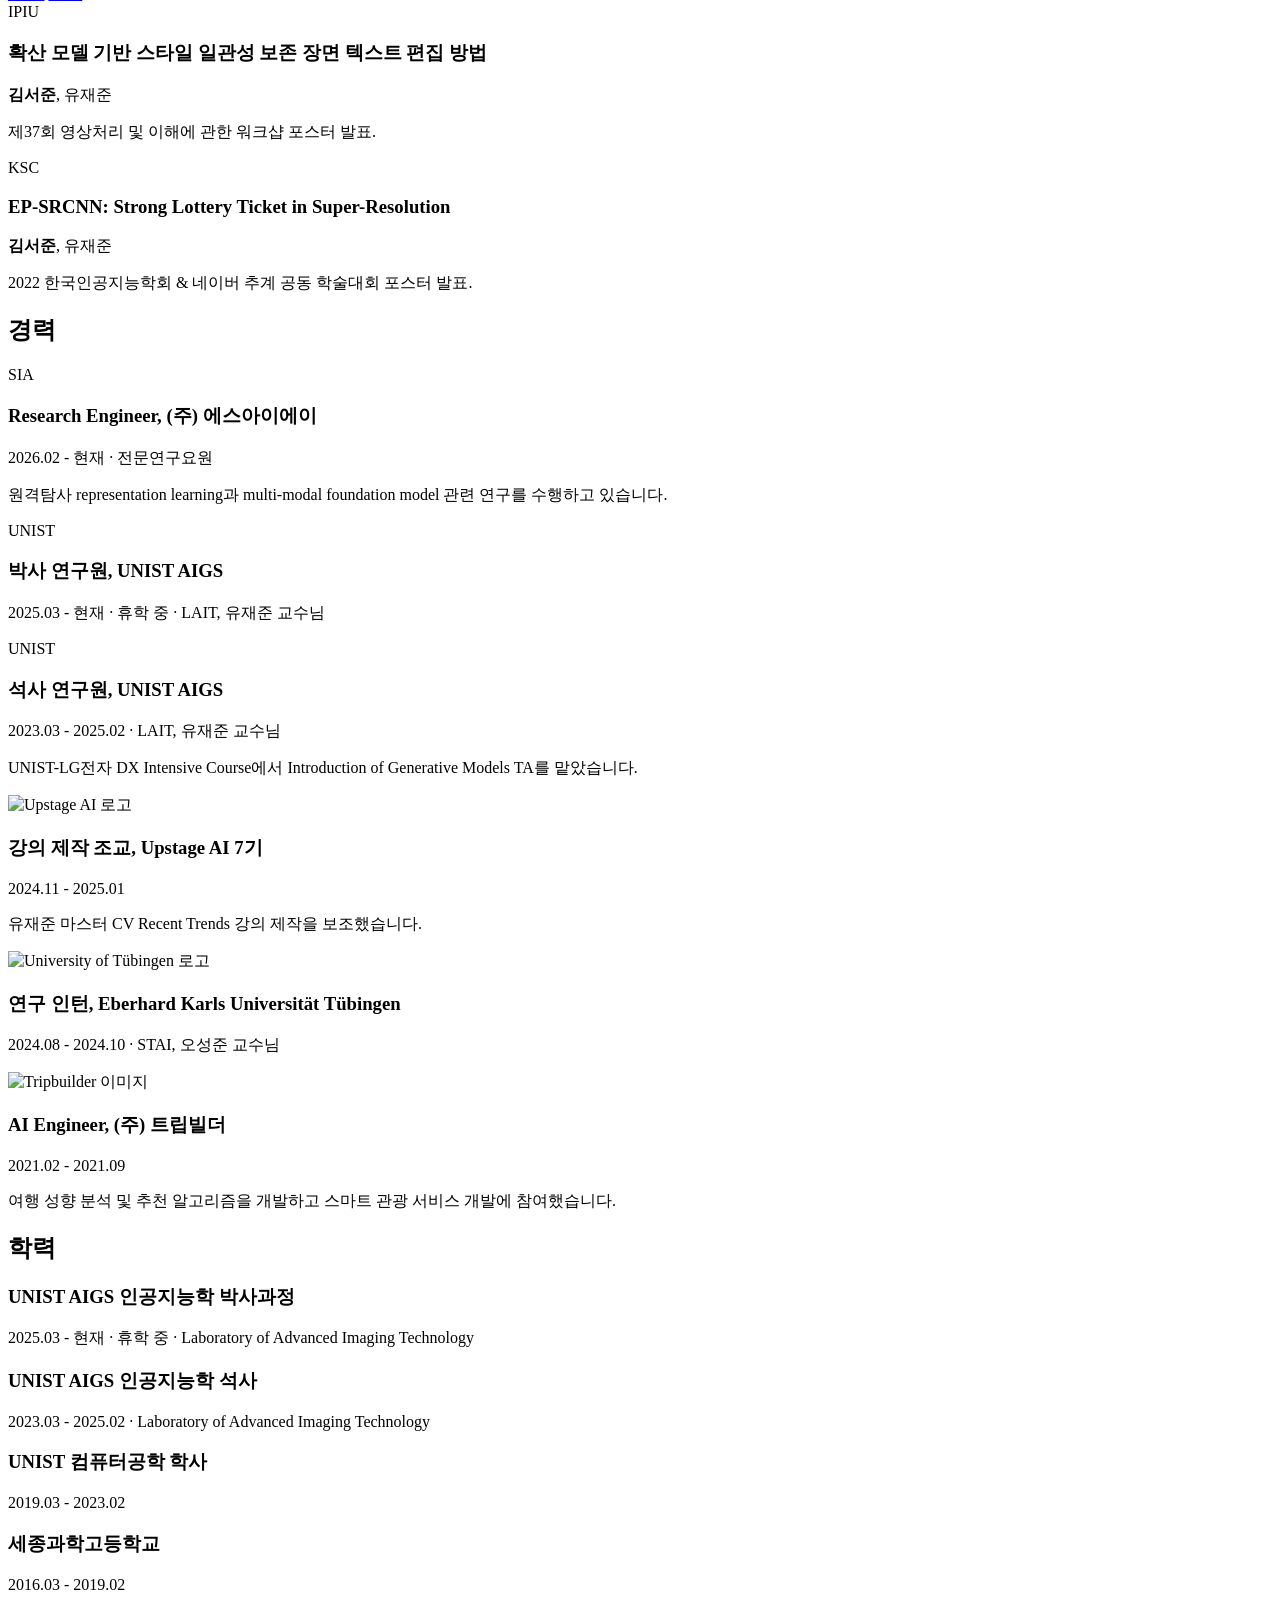
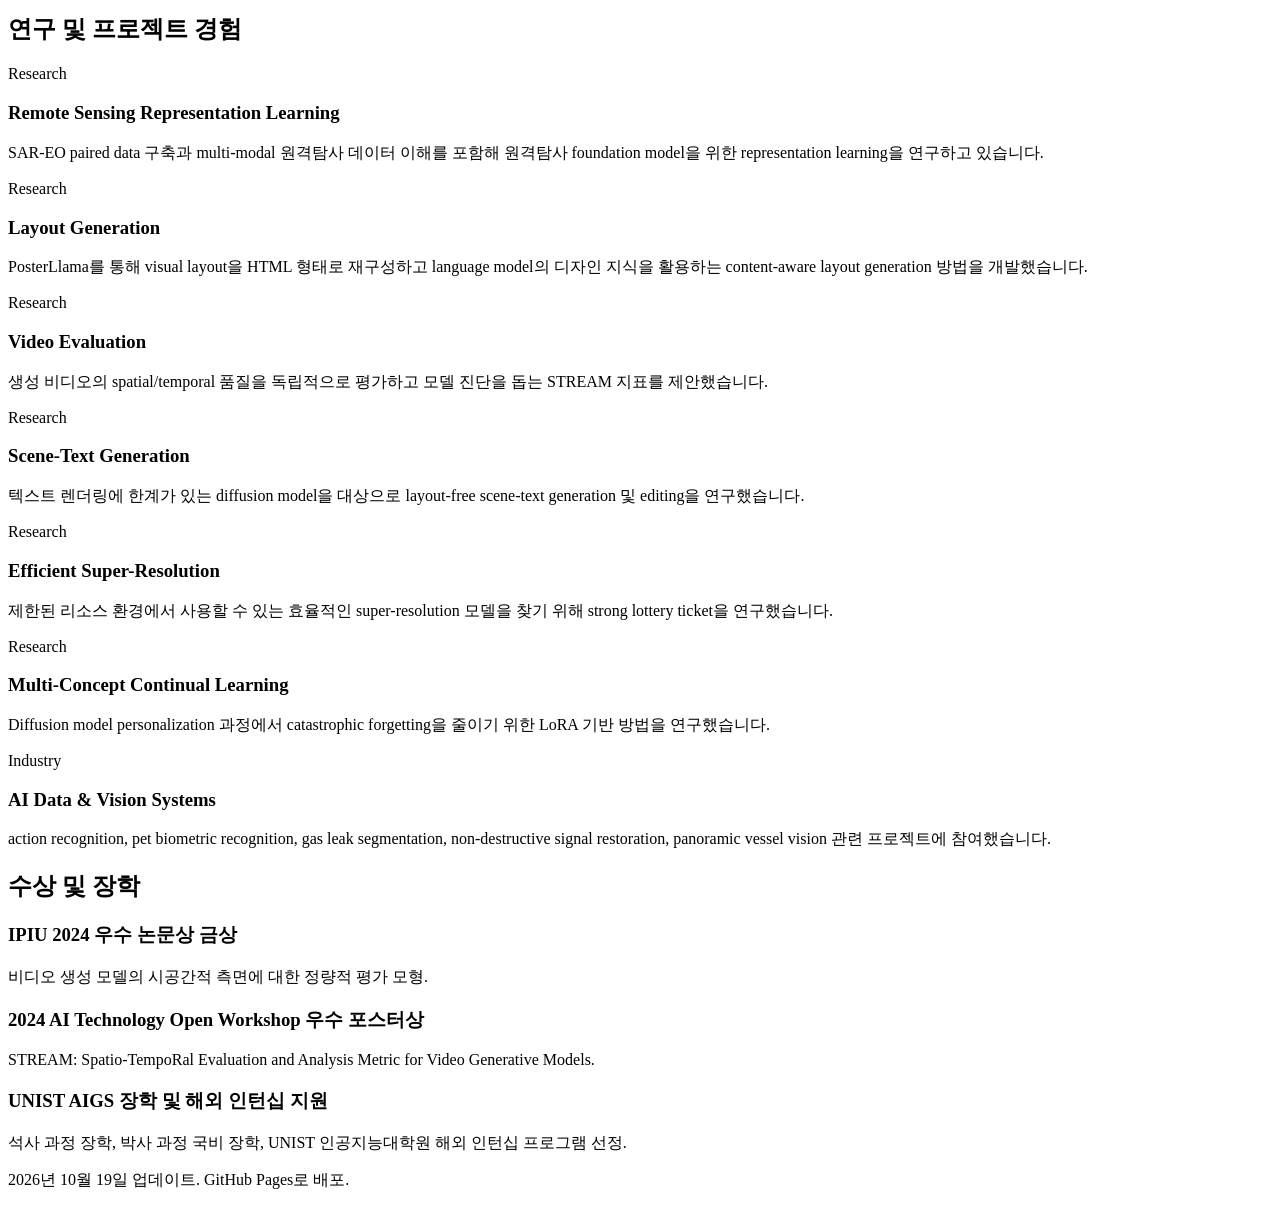
==== commit 4d589751: "Use root homepage URL and redirect legacy page links" ====
--- a/ko.html
+++ b/ko.html
@@ -8,6 +8,7 @@
       name="description"
       content="김서준은 (주) 에스아이에이에서 전문연구요원으로 복무 중인 Research Engineer이며, UNIST AIGS 박사과정 휴학 중입니다."
     />
+    <meta name="author" content="김서준" />
     <meta property="og:title" content="김서준 | SIA Research Engineer" />
     <meta
       property="og:description"
@@ -17,6 +18,14 @@
     <meta property="og:url" content="https://pro2nit.github.io/ko.html" />
     <meta property="og:image" content="assets/profile.jpg" />
     <link rel="canonical" href="https://pro2nit.github.io/ko.html" />
+    <link
+      rel="stylesheet"
+      href="https://cdnjs.cloudflare.com/ajax/libs/academicons/1.8.6/css/academicons.min.css"
+    />
+    <link
+      rel="stylesheet"
+      href="https://cdnjs.cloudflare.com/ajax/libs/font-awesome/6.4.2/css/all.min.css"
+    />
     <link rel="alternate" hreflang="en" href="index.html" />
     <link rel="alternate" hreflang="ko" href="ko.html" />
     <link rel="icon" href="assets/favicon.svg" type="image/svg+xml" />
@@ -32,18 +41,32 @@
           <p class="korean-name">Seojun Kim</p>
           <p class="role">Research Engineer · 전문연구요원</p>
           <p class="affiliation">(주) 에스아이에이 · UNIST AIGS 휴학</p>
+          <p class="email-line">seojun.kim (at) unist.ac.kr</p>
 
           <div class="profile-links" aria-label="프로필 링크">
-            <a href="index.html">English</a>
-            <a href="mailto:seojun.kim@unist.ac.kr">Email</a>
-            <a href="https://github.com/pro2nit" target="_blank" rel="noreferrer">GitHub</a>
+            <a href="index.html" aria-label="English page" title="English">EN</a>
+            <a href="mailto:seojun.kim@unist.ac.kr" aria-label="Email" title="Email"
+              ><i class="fa-solid fa-envelope" aria-hidden="true"></i
+            ></a>
+            <a href="https://github.com/pro2nit" target="_blank" rel="me noreferrer" aria-label="GitHub" title="GitHub"
+              ><i class="fab fa-github" aria-hidden="true"></i
+            ></a>
             <a
               href="https://scholar.google.com/citations?user=A7OStRMAAAAJ&hl=ko"
               target="_blank"
               rel="noreferrer"
-              >Scholar</a
+              aria-label="Google Scholar"
+              title="Google Scholar"
+              ><i class="ai ai-google-scholar" aria-hidden="true"></i
             >
-            <a href="https://sites.google.com/view/jaejunyoo" target="_blank" rel="noreferrer">LAIT</a>
+            <a
+              href="https://sites.google.com/view/jaejunyoo"
+              target="_blank"
+              rel="noreferrer"
+              aria-label="LAIT"
+              title="LAIT"
+              ><i class="fa-solid fa-flask" aria-hidden="true"></i
+            ></a>
           </div>
         </div>
 
@@ -68,6 +91,7 @@
           <a href="#news">소식</a>
           <a href="#publications">논문</a>
           <a href="#experience">경력</a>
+          <a href="#education">학력</a>
           <a href="#projects">연구 및 프로젝트</a>
           <a href="#awards">수상</a>
         </nav>
@@ -89,16 +113,13 @@
             2023년 UNIST에서 컴퓨터공학 학사를 받았습니다.
           </p>
 
-          <div class="interest-grid" aria-label="연구 관심사">
-            <span>Computer Vision</span>
-            <span>Generative Model</span>
-            <span>Remote Sensing</span>
-            <span>Representation Learning</span>
-            <span>Image Editing</span>
-            <span>Evaluation</span>
-            <span>Layout Generation</span>
-            <span>Efficient Restoration</span>
-          </div>
+          <h2 id="research-interests">연구 관심사</h2>
+          <ul class="interest-list" aria-label="연구 관심사">
+            <li><strong>Computer Vision:</strong> 이미지 편집, layout generation, 영상 복원, 평가 지표.</li>
+            <li><strong>Remote Sensing:</strong> SAR-EO paired data, multi-modal foundation model, representation learning.</li>
+            <li><strong>Generative Models:</strong> diffusion model, content-aware generation, video generation evaluation.</li>
+            <li><strong>Efficient Learning:</strong> super-resolution, lottery ticket, personalized model의 continual learning.</li>
+          </ul>
         </section>
 
         <section id="news" class="section">
@@ -151,7 +172,7 @@
           </div>
 
           <article class="publication">
-            <div class="venue">CVPRW 2026</div>
+            <div class="pub-media"><span class="venue">CVPRW 2026</span></div>
             <div>
               <h3>SEORation: Curating SAR-EO Paired Data for Multi-Modal Remote Sensing Foundation Models</h3>
               <p class="authors"><strong>김서준</strong>, Y. Oh, Y. Lee, S. Son</p>
@@ -166,7 +187,7 @@
           </article>
 
           <article class="publication">
-            <div class="venue">ECCV 2024</div>
+            <div class="pub-media"><span class="venue">ECCV</span></div>
             <div>
               <h3>PosterLlama: Bridging Design Ability of Language Model to Content-Aware Layout Generation</h3>
               <p class="authors">설재정, <strong>김서준</strong>, 유재준</p>
@@ -176,7 +197,7 @@
           </article>
 
           <article class="publication">
-            <div class="venue">ICLR 2024</div>
+            <div class="pub-media"><span class="venue">ICLR</span></div>
             <div>
               <h3>STREAM: Spatio-TempoRal Evaluation and Analysis Metric for Video Generative Models</h3>
               <p class="authors">김범준, <strong>김서준</strong>, 유재준</p>
@@ -187,7 +208,7 @@
           </article>
 
           <article class="publication">
-            <div class="venue">IPIU 2025</div>
+            <div class="pub-media"><span class="venue">IPIU</span></div>
             <div>
               <h3>확산 모델 기반 스타일 일관성 보존 장면 텍스트 편집 방법</h3>
               <p class="authors"><strong>김서준</strong>, 유재준</p>
@@ -196,7 +217,7 @@
           </article>
 
           <article class="publication">
-            <div class="venue">KSC 2022</div>
+            <div class="pub-media"><span class="venue">KSC</span></div>
             <div>
               <h3>EP-SRCNN: Strong Lottery Ticket in Super-Resolution</h3>
               <p class="authors"><strong>김서준</strong>, 유재준</p>
@@ -324,6 +345,14 @@
               <h3>Multi-Concept Continual Learning</h3>
               <p>
                 Diffusion model personalization 과정에서 catastrophic forgetting을 줄이기 위한 LoRA 기반 방법을 연구했습니다.
+              </p>
+            </article>
+            <article>
+              <span class="tag">Industry</span>
+              <h3>AI Data & Vision Systems</h3>
+              <p>
+                action recognition, pet biometric recognition, gas leak segmentation, non-destructive signal restoration,
+                panoramic vessel vision 관련 프로젝트에 참여했습니다.
               </p>
             </article>
           </div>
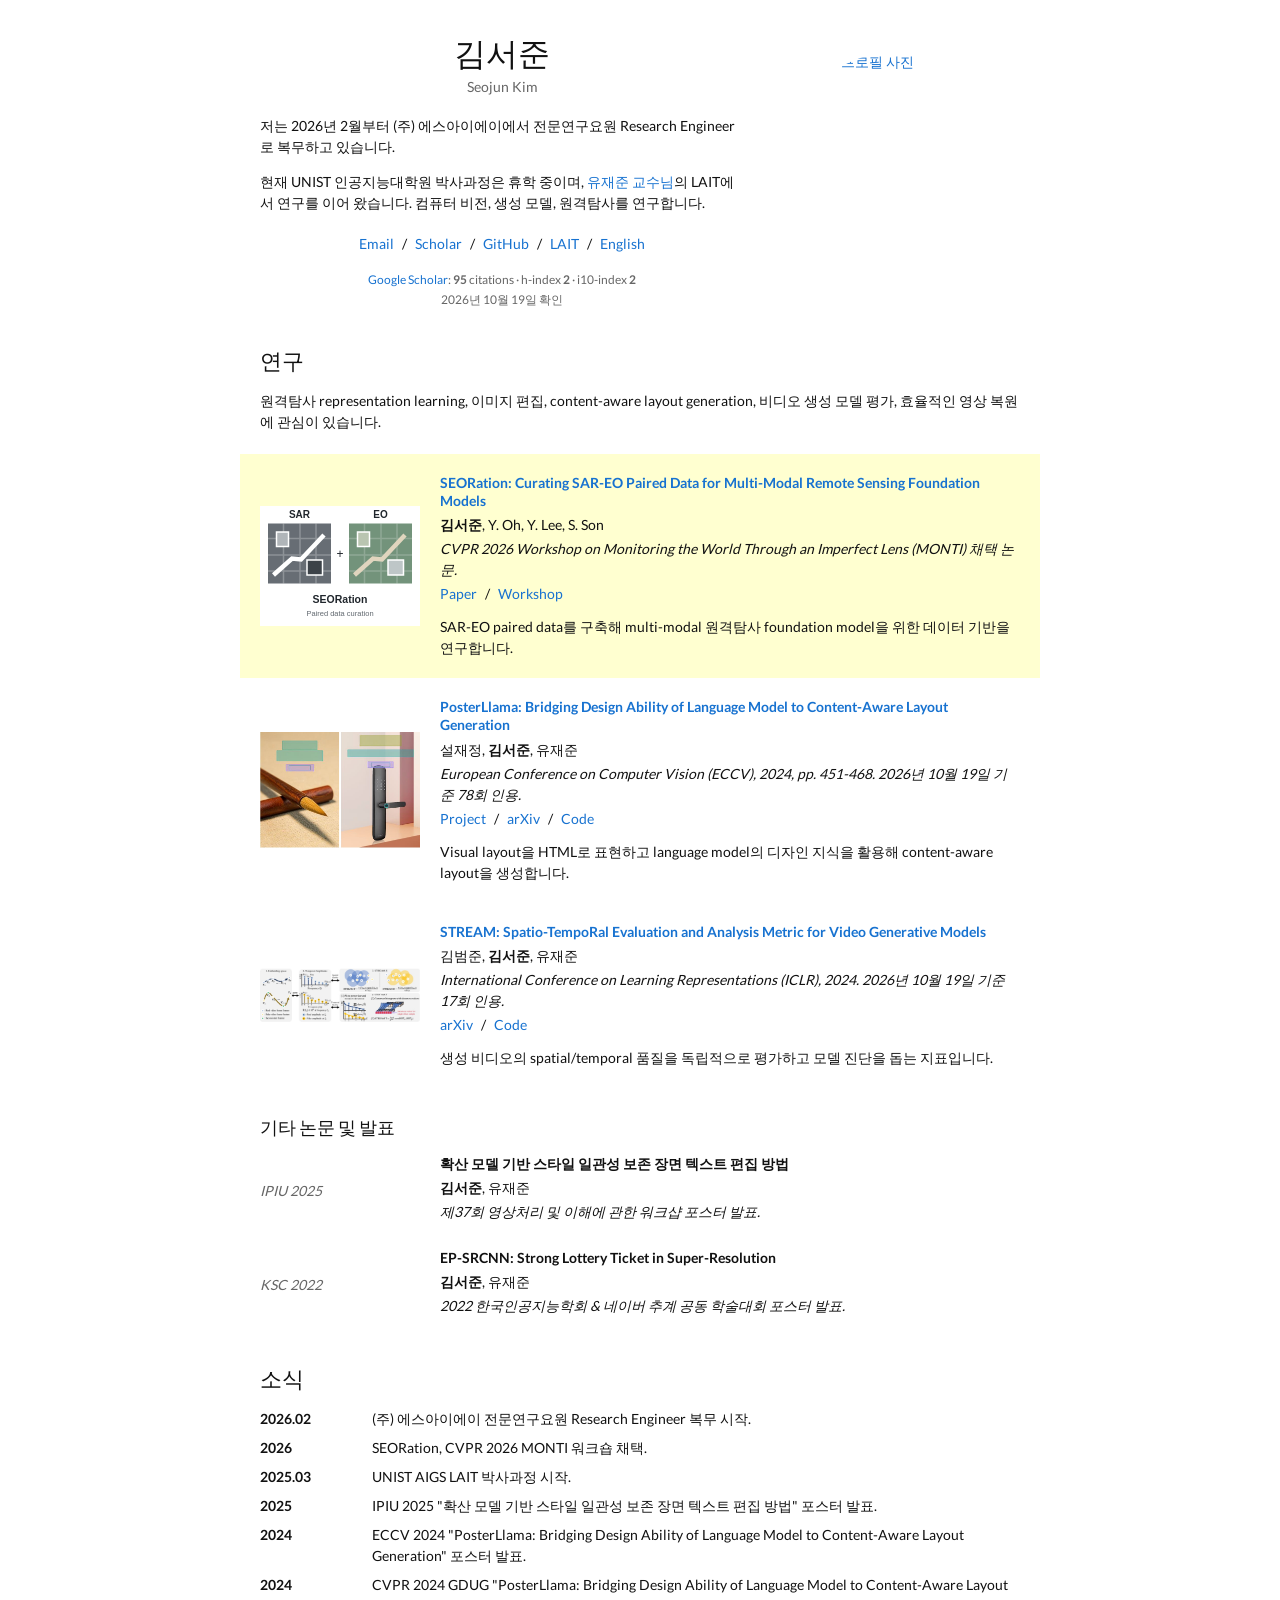
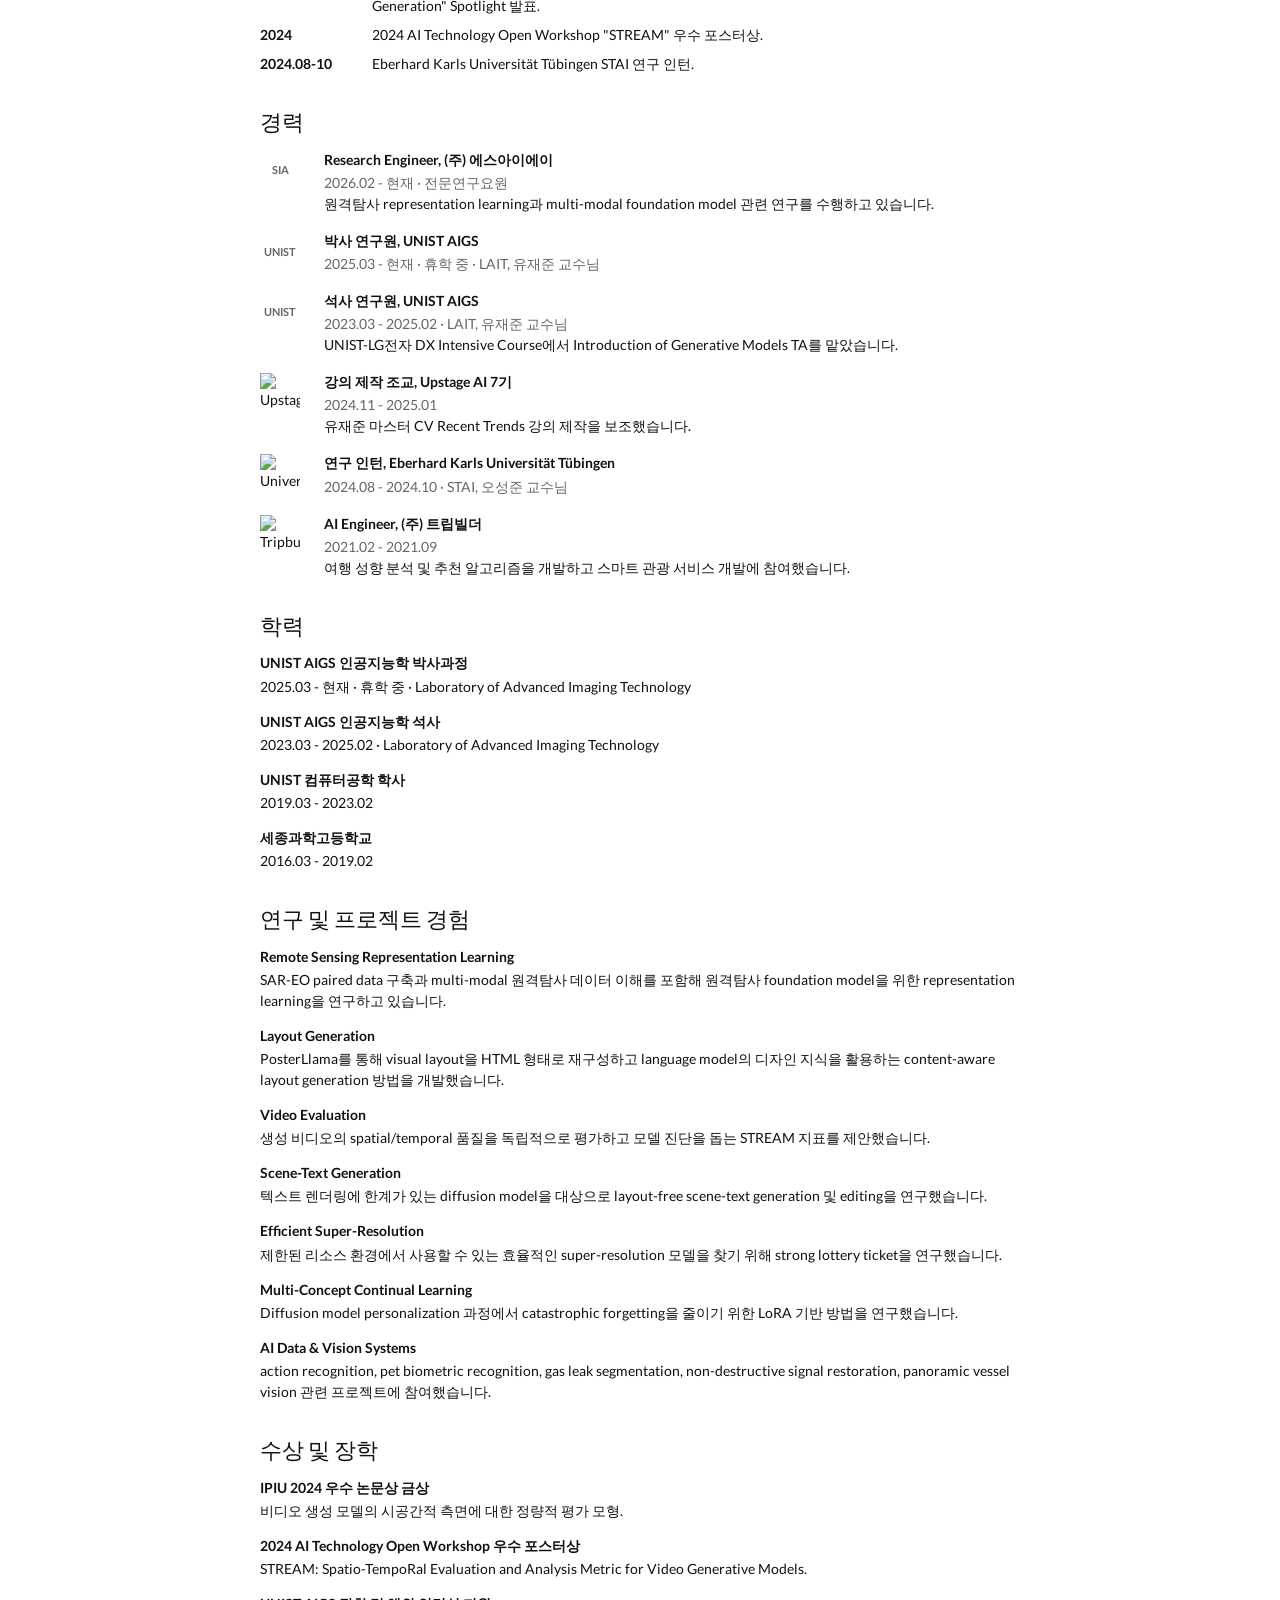
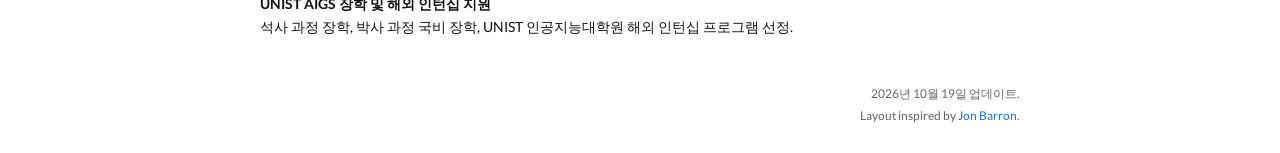
==== commit 1812f322: "Redesign homepage in Jon Barron research style" ====
--- a/ko.html
+++ b/ko.html
@@ -16,217 +16,131 @@
     />
     <meta property="og:type" content="website" />
     <meta property="og:url" content="https://pro2nit.github.io/ko.html" />
-    <meta property="og:image" content="assets/profile.jpg" />
+    <meta property="og:image" content="https://pro2nit.github.io/assets/profile.jpg" />
     <link rel="canonical" href="https://pro2nit.github.io/ko.html" />
-    <link
-      rel="stylesheet"
-      href="https://cdnjs.cloudflare.com/ajax/libs/academicons/1.8.6/css/academicons.min.css"
-    />
-    <link
-      rel="stylesheet"
-      href="https://cdnjs.cloudflare.com/ajax/libs/font-awesome/6.4.2/css/all.min.css"
-    />
     <link rel="alternate" hreflang="en" href="index.html" />
     <link rel="alternate" hreflang="ko" href="ko.html" />
     <link rel="icon" href="assets/favicon.svg" type="image/svg+xml" />
-    <link rel="stylesheet" href="styles.css" />
+    <link rel="stylesheet" href="styles.css?v=20261019-jon-barron" />
   </head>
   <body>
     <a class="skip-link" href="#content">본문으로 이동</a>
-    <div class="site-shell">
-      <aside class="profile-panel" aria-label="프로필">
-        <div class="profile-card">
-          <img class="portrait" src="assets/profile.jpg" alt="김서준 프로필 사진" />
+    <main id="content" class="page">
+      <header id="about" class="intro">
+        <div class="intro-copy">
           <h1>김서준</h1>
-          <p class="korean-name">Seojun Kim</p>
-          <p class="role">Research Engineer · 전문연구요원</p>
-          <p class="affiliation">(주) 에스아이에이 · UNIST AIGS 휴학</p>
-          <p class="email-line">seojun.kim (at) unist.ac.kr</p>
-
-          <div class="profile-links" aria-label="프로필 링크">
-            <a href="index.html" aria-label="English page" title="English">EN</a>
-            <a href="mailto:seojun.kim@unist.ac.kr" aria-label="Email" title="Email"
-              ><i class="fa-solid fa-envelope" aria-hidden="true"></i
-            ></a>
-            <a href="https://github.com/pro2nit" target="_blank" rel="me noreferrer" aria-label="GitHub" title="GitHub"
-              ><i class="fab fa-github" aria-hidden="true"></i
-            ></a>
-            <a
-              href="https://scholar.google.com/citations?user=A7OStRMAAAAJ&hl=ko"
-              target="_blank"
-              rel="noreferrer"
-              aria-label="Google Scholar"
-              title="Google Scholar"
-              ><i class="ai ai-google-scholar" aria-hidden="true"></i
-            >
-            <a
-              href="https://sites.google.com/view/jaejunyoo"
-              target="_blank"
-              rel="noreferrer"
-              aria-label="LAIT"
-              title="LAIT"
-              ><i class="fa-solid fa-flask" aria-hidden="true"></i
-            ></a>
-          </div>
+          <p class="native-name" lang="en">Seojun Kim</p>
+          <p>저는 2026년 2월부터 (주) 에스아이에이에서 전문연구요원 Research Engineer로 복무하고 있습니다.</p>
+          <p>현재 UNIST 인공지능대학원 박사과정은 휴학 중이며, <a href="https://sites.google.com/view/jaejunyoo">유재준 교수님</a>의 LAIT에서 연구를 이어 왔습니다. 컴퓨터 비전, 생성 모델, 원격탐사를 연구합니다.</p>
+          <nav class="profile-links" aria-label="프로필 링크"><a href="mailto:seojun.kim@unist.ac.kr">Email</a> <span aria-hidden="true">/</span> <a href="https://scholar.google.com/citations?user=A7OStRMAAAAJ&amp;hl=ko">Scholar</a> <span aria-hidden="true">/</span> <a href="https://github.com/pro2nit" rel="me">GitHub</a> <span aria-hidden="true">/</span> <a href="https://sites.google.com/view/jaejunyoo">LAIT</a> <span aria-hidden="true">/</span> <a href="index.html" lang="en" hreflang="en">English</a></nav>
+          <p class="scholar-stats">
+            <a href="https://scholar.google.com/citations?user=A7OStRMAAAAJ&amp;hl=ko">Google Scholar</a>:
+            <span class="metric"><strong class="fact-number">95</strong> citations</span> ·
+            <span class="metric">h-index <strong class="fact-number">2</strong></span> ·
+            <span class="metric">i10-index <strong class="fact-number">2</strong></span>
+            <span class="checked"><time datetime="2026-10-19">2026년 10월 19일 확인</time></span>
+          </p>
         </div>
-
-        <div class="quick-facts" aria-label="인용 지표">
-          <div>
-            <span class="fact-number">95</span>
-            <span class="fact-label">citations</span>
-          </div>
-          <div>
-            <span class="fact-number">2</span>
-            <span class="fact-label">h-index</span>
-          </div>
-          <div>
-            <span class="fact-number">2</span>
-            <span class="fact-label">i10-index</span>
-          </div>
-          <p>Google Scholar, <time datetime="2026-10-19">2026년 10월 19일</time> 확인</p>
+        <a class="portrait-link" href="assets/profile.jpg" aria-label="김서준 프로필 사진">
+          <img class="portrait" src="assets/profile.jpg" width="240" height="240" alt="김서준 프로필 사진" fetchpriority="high" />
+        </a>
+      </header>
+
+      <section id="publications" class="section research">
+        <h2>연구</h2>
+        <p class="research-intro">원격탐사 representation learning, 이미지 편집, content-aware layout generation, 비디오 생성 모델 평가, 효율적인 영상 복원에 관심이 있습니다.</p>
+        <div class="publication-list">
+          <article class="publication featured">
+            <a class="paper-thumbnail" href="https://openreview.net/forum?id=Ob6eVCvPUp"><img src="assets/papers/seoration.svg" alt="SEORation의 SAR-EO 데이터 쌍 개념도" width="320" height="240" loading="lazy" /></a>
+            <div class="paper-info">
+              <h3><a href="https://openreview.net/forum?id=Ob6eVCvPUp">SEORation: Curating SAR-EO Paired Data for Multi-Modal Remote Sensing Foundation Models</a></h3>
+              <p class="authors"><strong>김서준</strong>, Y. Oh, Y. Lee, S. Son</p>
+              <p class="meta">CVPR 2026 Workshop on Monitoring the World Through an Imperfect Lens (MONTI) 채택 논문.</p>
+              <p class="paper-links"><a href="https://openreview.net/forum?id=Ob6eVCvPUp" target="_blank" rel="noreferrer">Paper</a> <span aria-hidden="true">/</span> <a href="https://sites.google.com/view/monti2026/home" target="_blank" rel="noreferrer"
+                >Workshop</a
+              ></p>
+              <p class="paper-summary">SAR-EO paired data를 구축해 multi-modal 원격탐사 foundation model을 위한 데이터 기반을 연구합니다.</p>
+            </div>
+          </article>
+          <article class="publication">
+            <a class="paper-thumbnail" href="https://arxiv.org/abs/2404.00995"><img src="assets/papers/posterllama.jpg" alt="PosterLlama 논문에 수록된 레이아웃 생성 결과" width="320" height="240" loading="lazy" /></a>
+            <div class="paper-info">
+              <h3><a href="https://arxiv.org/abs/2404.00995">PosterLlama: Bridging Design Ability of Language Model to Content-Aware Layout Generation</a></h3>
+              <p class="authors">설재정, <strong>김서준</strong>, 유재준</p>
+              <p class="meta">European Conference on Computer Vision (ECCV), 2024, pp. 451-468. 2026년 10월 19일 기준 78회 인용.</p>
+              <p class="paper-links"><a href="https://lait-cvlab.github.io/PosterLlama/">Project</a> <span aria-hidden="true">/</span> <a href="https://arxiv.org/abs/2404.00995" target="_blank" rel="noreferrer">arXiv</a> <span aria-hidden="true">/</span> <a href="https://github.com/jaepoong/PosterLlama">Code</a></p>
+              <p class="paper-summary">Visual layout을 HTML로 표현하고 language model의 디자인 지식을 활용해 content-aware layout을 생성합니다.</p>
+            </div>
+          </article>
+          <article class="publication">
+            <a class="paper-thumbnail" href="https://arxiv.org/abs/2403.09669"><img src="assets/papers/stream.jpg" alt="STREAM 논문에 수록된 평가 파이프라인" width="320" height="240" loading="lazy" /></a>
+            <div class="paper-info">
+              <h3><a href="https://arxiv.org/abs/2403.09669">STREAM: Spatio-TempoRal Evaluation and Analysis Metric for Video Generative Models</a></h3>
+              <p class="authors">김범준, <strong>김서준</strong>, 유재준</p>
+              <p class="meta">International Conference on Learning Representations (ICLR), 2024. 2026년 10월 19일 기준 17회 인용.</p>
+              <p class="paper-links"><a href="https://arxiv.org/abs/2403.09669" target="_blank" rel="noreferrer">arXiv</a> <span aria-hidden="true">/</span> <a href="https://github.com/pro2nit/STREAM" target="_blank" rel="noreferrer">Code</a></p>
+              <p class="paper-summary">생성 비디오의 spatial/temporal 품질을 독립적으로 평가하고 모델 진단을 돕는 지표입니다.</p>
+            </div>
+          </article>
         </div>
-
-        <nav class="side-nav" aria-label="페이지 섹션">
-          <a href="#about">소개</a>
-          <a href="#news">소식</a>
-          <a href="#publications">논문</a>
-          <a href="#experience">경력</a>
-          <a href="#education">학력</a>
-          <a href="#projects">연구 및 프로젝트</a>
-          <a href="#awards">수상</a>
-        </nav>
-      </aside>
-
-      <main id="content">
-        <section id="about" class="section intro">
-          <p class="eyebrow">Computer Vision · Generative Models · Remote Sensing</p>
-          <h2>소개</h2>
-          <p>
-            저는 2026년 2월부터 병역 의무를 이행하기 위해 (주) 에스아이에이에서 전문연구요원
-            Research Engineer로 복무하고 있습니다. 현재 UNIST 인공지능대학원 박사과정은
-            휴학 중이며, 유재준 교수님 연구실 LAIT에서 연구를 이어 왔습니다.
-          </p>
-          <p>
-            주요 연구 관심사는 컴퓨터 비전과 생성 모델입니다. 특히 원격탐사 representation
-            learning, 비디오 생성 모델 평가, content-aware layout generation, 이미지 편집,
-            효율적인 영상 복원에 관심이 있습니다. 2025년 UNIST에서 인공지능학 석사를,
-            2023년 UNIST에서 컴퓨터공학 학사를 받았습니다.
-          </p>
-
-          <h2 id="research-interests">연구 관심사</h2>
-          <ul class="interest-list" aria-label="연구 관심사">
-            <li><strong>Computer Vision:</strong> 이미지 편집, layout generation, 영상 복원, 평가 지표.</li>
-            <li><strong>Remote Sensing:</strong> SAR-EO paired data, multi-modal foundation model, representation learning.</li>
-            <li><strong>Generative Models:</strong> diffusion model, content-aware generation, video generation evaluation.</li>
-            <li><strong>Efficient Learning:</strong> super-resolution, lottery ticket, personalized model의 continual learning.</li>
-          </ul>
-        </section>
-
-        <section id="news" class="section">
-          <h2>소식</h2>
-          <ol class="news-list">
-            <li>
-              <time datetime="2026-02">2026.02</time>
-              (주) 에스아이에이 전문연구요원 Research Engineer 복무 시작.
-            </li>
-            <li>
-              <time datetime="2026">2026</time>
-              SEORation, CVPR 2026 MONTI 워크숍 채택.
-            </li>
-            <li>
-              <time datetime="2025-03">2025.03</time>
-              UNIST AIGS LAIT 박사과정 시작.
-            </li>
-            <li>
-              <time datetime="2025">2025</time>
-              IPIU 2025 "확산 모델 기반 스타일 일관성 보존 장면 텍스트 편집 방법" 포스터 발표.
-            </li>
-            <li>
-              <time datetime="2024">2024</time>
-              ECCV 2024 "PosterLlama: Bridging Design Ability of Language Model to Content-Aware Layout Generation" 포스터 발표.
-            </li>
-            <li>
-              <time datetime="2024">2024</time>
-              CVPR 2024 GDUG "PosterLlama: Bridging Design Ability of Language Model to Content-Aware Layout Generation" Spotlight 발표.
-            </li>
-            <li>
-              <time datetime="2024">2024</time>
-              2024 AI Technology Open Workshop "STREAM" 우수 포스터상.
-            </li>
-            <li>
-              <time datetime="2024-08">2024.08-10</time>
-              Eberhard Karls Universität Tübingen STAI 연구 인턴.
-            </li>
-          </ol>
-        </section>
-
-        <section id="publications" class="section">
-          <div class="section-heading">
-            <h2>논문</h2>
-            <a
-              href="https://scholar.google.com/citations?user=A7OStRMAAAAJ&hl=ko"
-              target="_blank"
-              rel="noreferrer"
-              >Google Scholar</a
-            >
-          </div>
-
-          <article class="publication">
-            <div class="pub-media"><span class="venue">CVPRW 2026</span></div>
-            <div>
-              <h3>SEORation: Curating SAR-EO Paired Data for Multi-Modal Remote Sensing Foundation Models</h3>
-              <p class="authors"><strong>김서준</strong>, Y. Oh, Y. Lee, S. Son</p>
-              <p class="meta">
-                CVPR 2026 Workshop on Monitoring the World Through an Imperfect Lens (MONTI) 채택 논문.
-              </p>
-              <a href="https://openreview.net/forum?id=Ob6eVCvPUp" target="_blank" rel="noreferrer">Paper</a>
-              <a href="https://sites.google.com/view/monti2026/home" target="_blank" rel="noreferrer"
-                >Workshop</a
-              >
-            </div>
-          </article>
-
-          <article class="publication">
-            <div class="pub-media"><span class="venue">ECCV</span></div>
-            <div>
-              <h3>PosterLlama: Bridging Design Ability of Language Model to Content-Aware Layout Generation</h3>
-              <p class="authors">설재정, <strong>김서준</strong>, 유재준</p>
-              <p class="meta">European Conference on Computer Vision, pp. 451-468. 2026년 10월 19일 기준 78회 인용.</p>
-              <a href="https://arxiv.org/abs/2404.00995" target="_blank" rel="noreferrer">arXiv</a>
-            </div>
-          </article>
-
-          <article class="publication">
-            <div class="pub-media"><span class="venue">ICLR</span></div>
-            <div>
-              <h3>STREAM: Spatio-TempoRal Evaluation and Analysis Metric for Video Generative Models</h3>
-              <p class="authors">김범준, <strong>김서준</strong>, 유재준</p>
-              <p class="meta">비디오 생성 모델 평가 지표 연구. 2026년 10월 19일 기준 17회 인용.</p>
-              <a href="https://arxiv.org/abs/2403.09669" target="_blank" rel="noreferrer">arXiv</a>
-              <a href="https://github.com/pro2nit/STREAM" target="_blank" rel="noreferrer">Code</a>
-            </div>
-          </article>
-
-          <article class="publication">
-            <div class="pub-media"><span class="venue">IPIU</span></div>
-            <div>
+        <h3 class="section-subtitle">기타 논문 및 발표</h3>
+          <article class="publication publication--text">
+            <div class="paper-venue">IPIU 2025</div>
+            <div class="paper-info">
               <h3>확산 모델 기반 스타일 일관성 보존 장면 텍스트 편집 방법</h3>
               <p class="authors"><strong>김서준</strong>, 유재준</p>
               <p class="meta">제37회 영상처리 및 이해에 관한 워크샵 포스터 발표.</p>
             </div>
           </article>
-
-          <article class="publication">
-            <div class="pub-media"><span class="venue">KSC</span></div>
-            <div>
+          <article class="publication publication--text">
+            <div class="paper-venue">KSC 2022</div>
+            <div class="paper-info">
               <h3>EP-SRCNN: Strong Lottery Ticket in Super-Resolution</h3>
               <p class="authors"><strong>김서준</strong>, 유재준</p>
               <p class="meta">2022 한국인공지능학회 & 네이버 추계 공동 학술대회 포스터 발표.</p>
             </div>
           </article>
-        </section>
-
-        <section id="experience" class="section">
+      </section>
+
+      <section id="news" class="section">
+          <h2>소식</h2>
+          <ol class="news-list">
+            <li>
+              <time datetime="2026-02">2026.02</time>
+              (주) 에스아이에이 전문연구요원 Research Engineer 복무 시작.
+            </li>
+            <li>
+              <time datetime="2026">2026</time>
+              SEORation, CVPR 2026 MONTI 워크숍 채택.
+            </li>
+            <li>
+              <time datetime="2025-03">2025.03</time>
+              UNIST AIGS LAIT 박사과정 시작.
+            </li>
+            <li>
+              <time datetime="2025">2025</time>
+              IPIU 2025 "확산 모델 기반 스타일 일관성 보존 장면 텍스트 편집 방법" 포스터 발표.
+            </li>
+            <li>
+              <time datetime="2024">2024</time>
+              ECCV 2024 "PosterLlama: Bridging Design Ability of Language Model to Content-Aware Layout Generation" 포스터 발표.
+            </li>
+            <li>
+              <time datetime="2024">2024</time>
+              CVPR 2024 GDUG "PosterLlama: Bridging Design Ability of Language Model to Content-Aware Layout Generation" Spotlight 발표.
+            </li>
+            <li>
+              <time datetime="2024">2024</time>
+              2024 AI Technology Open Workshop "STREAM" 우수 포스터상.
+            </li>
+            <li>
+              <time datetime="2024-08">2024.08-10</time>
+              Eberhard Karls Universität Tübingen STAI 연구 인턴.
+            </li>
+          </ol>
+        </section>
+
+      <section id="experience" class="section">
           <h2>경력</h2>
           <div class="timeline">
             <article>
@@ -278,7 +192,7 @@
           </div>
         </section>
 
-        <section id="education" class="section">
+      <section id="education" class="section">
           <h2>학력</h2>
           <div class="compact-list">
             <article>
@@ -300,7 +214,7 @@
           </div>
         </section>
 
-        <section id="projects" class="section">
+      <section id="projects" class="section">
           <h2>연구 및 프로젝트 경험</h2>
           <div class="project-grid">
             <article>
@@ -358,7 +272,7 @@
           </div>
         </section>
 
-        <section id="awards" class="section">
+      <section id="awards" class="section">
           <h2>수상 및 장학</h2>
           <div class="compact-list">
             <article>
@@ -376,10 +290,10 @@
           </div>
         </section>
 
-        <footer class="site-footer">
-          <p><time datetime="2026-10-19">2026년 10월 19일</time> 업데이트. GitHub Pages로 배포.</p>
-        </footer>
-      </main>
-    </div>
+      <footer class="site-footer">
+        <p><time datetime="2026-10-19">2026년 10월 19일</time> 업데이트.</p>
+        <p>Layout inspired by <a href="https://jonbarron.info/">Jon Barron</a>.</p>
+      </footer>
+    </main>
   </body>
 </html>
--- a/styles.css
+++ b/styles.css
@@ -0,0 +1,94 @@
+@font-face {
+  font-family: Lato; font-style: normal; font-weight: 400; font-display: swap;
+  src: url("assets/fonts/lato-regular.woff2") format("woff2");
+}
+@font-face {
+  font-family: Lato; font-style: normal; font-weight: 700; font-display: swap;
+  src: url("assets/fonts/lato-bold.woff2") format("woff2");
+}
+:root {
+  color-scheme: light;
+  --text: #111111; --muted: #666666; --link: #1772d0;
+  --link-hover: #d87613; --highlight: #ffffd0;
+}
+* { box-sizing: border-box; }
+html { scroll-behavior: smooth; }
+body {
+  margin: 0; background: #ffffff; color: var(--text);
+  font: 14px/1.5 Lato, "Apple SD Gothic Neo", "Malgun Gothic", Arial, sans-serif;
+}
+a { color: var(--link); text-decoration: none; }
+a:hover { color: var(--link-hover); }
+a:focus-visible { outline: 2px solid var(--link); outline-offset: 4px; }
+img { max-width: 100%; }
+p { margin: 0 0 14px; }
+h1, h2, h3 { margin: 0; line-height: 1.3; }
+h1 { font-size: 32px; font-weight: 400; text-align: center; }
+h2 { margin-bottom: 14px; font-size: 22px; font-weight: 400; }
+h3 { font-size: 14px; font-weight: 700; }
+strong { font-weight: 700; }
+.skip-link { position: absolute; top: -60px; left: 16px; z-index: 2; padding: 8px 12px; background: #ffffff; }
+.skip-link:focus { top: 12px; }
+.page { width: min(100% - 40px, 800px); margin: 32px auto 28px; }
+.intro { display: grid; grid-template-columns: minmax(0, 1fr) 240px; align-items: center; gap: 36px; padding: 0 20px; margin-bottom: 38px; }
+.native-name { text-align: center; color: var(--muted); margin: 2px 0 18px; }
+.intro-copy > p:not(.native-name):not(.scholar-stats) { text-wrap: pretty; }
+.portrait-link { display: block; }
+.portrait { display: block; width: 240px; height: 240px; border-radius: 50%; object-fit: cover; object-position: center 30%; }
+.profile-links { text-align: center; margin-top: 18px; line-height: 1.9; }
+.profile-links span, .paper-links span { margin: 0 5px; color: var(--text); }
+.scholar-stats { margin: 14px 0 0; text-align: center; font-size: 12px; color: var(--muted); }
+.metric { white-space: nowrap; }
+.checked { display: block; margin-top: 2px; }
+.section { margin: 0 20px 34px; scroll-margin-top: 24px; }
+.research-intro { margin-bottom: 22px; }
+.publication { display: grid; grid-template-columns: 160px minmax(0, 1fr); align-items: center; gap: 20px; padding: 20px; margin: 0 -20px; }
+.publication.featured { background: var(--highlight); }
+.paper-thumbnail { display: block; }
+.paper-thumbnail img { display: block; width: 160px; height: 132px; object-fit: contain; }
+.paper-info { min-width: 0; }
+.paper-info h3 { margin-bottom: 4px; }
+.authors, .meta, .paper-links { margin-bottom: 3px; }
+.meta { font-style: italic; }
+.paper-summary { margin: 12px 0 0; }
+.section-subtitle { font-size: 18px; font-weight: 400; margin: 28px 0 4px; }
+.publication--text { padding-top: 12px; padding-bottom: 12px; }
+.paper-venue { color: var(--muted); font-style: italic; }
+.news-list { padding: 0; margin: 0; list-style: none; }
+.news-list li { display: grid; grid-template-columns: 100px minmax(0, 1fr); gap: 12px; margin: 0 0 8px; }
+.news-list time { font-weight: 700; }
+.timeline article { display: grid; grid-template-columns: 48px minmax(0, 1fr); gap: 16px; align-items: start; margin: 0 0 18px; }
+.timeline img { display: block; width: 40px; height: 40px; object-fit: contain; }
+.org-mark { display: flex; align-items: center; justify-content: center; width: 40px; min-height: 40px; color: var(--muted); font-size: 11px; font-weight: 700; }
+.timeline h3, .compact-list h3, .project-grid h3 { margin-bottom: 3px; }
+.timeline p, .compact-list p, .project-grid p { margin-bottom: 0; }
+.timeline .meta { color: var(--muted); font-style: normal; }
+.compact-list article, .project-grid article { margin-bottom: 16px; }
+.compact-list article:last-child, .project-grid article:last-child { margin-bottom: 0; }
+.tag { display: none; }
+.site-footer { margin: 48px 20px 0; text-align: right; color: var(--muted); font-size: 12px; }
+.site-footer p { margin-bottom: 4px; }
+@media (max-width: 700px) {
+  .intro { grid-template-columns: minmax(0, 1fr) 190px; gap: 24px; padding: 0; }
+  .portrait { width: 190px; height: 190px; }
+  .section { margin-right: 0; margin-left: 0; }
+  .publication { margin-right: 0; margin-left: 0; padding: 16px 12px; grid-template-columns: 130px minmax(0, 1fr); gap: 16px; }
+  .paper-thumbnail img { width: 130px; height: 120px; }
+  .site-footer { margin-right: 0; margin-left: 0; }
+}
+@media (max-width: 520px) {
+  .page { width: calc(100% - 32px); margin-top: 28px; }
+  .intro { display: flex; flex-direction: column; gap: 22px; margin-bottom: 30px; }
+  .portrait-link { order: -1; }
+  .portrait { width: 172px; height: 172px; }
+  h1 { font-size: 30px; }
+  .native-name { margin-bottom: 16px; }
+  .profile-links { margin-top: 14px; }
+  .publication { grid-template-columns: 100px minmax(0, 1fr); align-items: start; gap: 14px; padding: 16px 10px; }
+  .paper-thumbnail img { width: 100px; height: 100px; }
+  .publication--text { grid-template-columns: 76px minmax(0, 1fr); }
+  .paper-info { overflow-wrap: anywhere; }
+  .news-list li { grid-template-columns: 82px minmax(0, 1fr); gap: 8px; }
+  .site-footer { margin-top: 34px; }
+}
+@media (prefers-reduced-motion: reduce) { html { scroll-behavior: auto; } }
